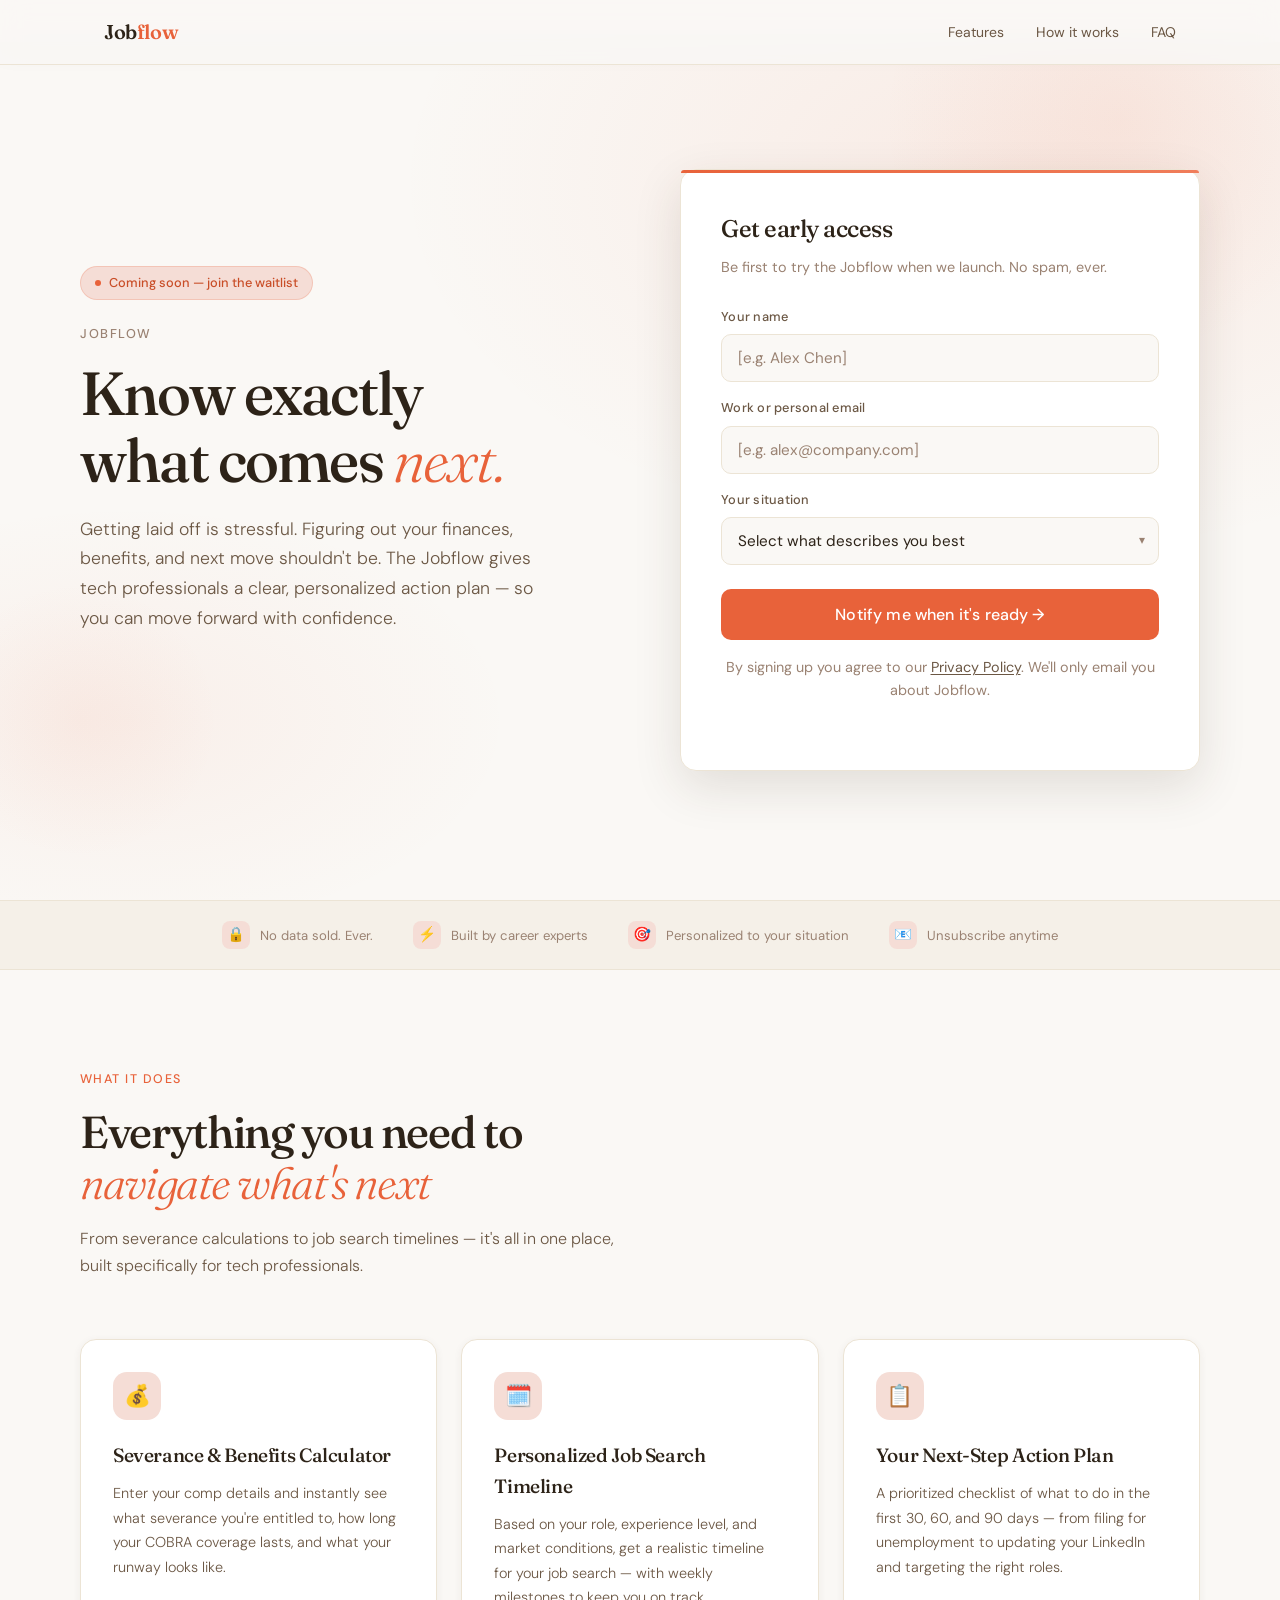
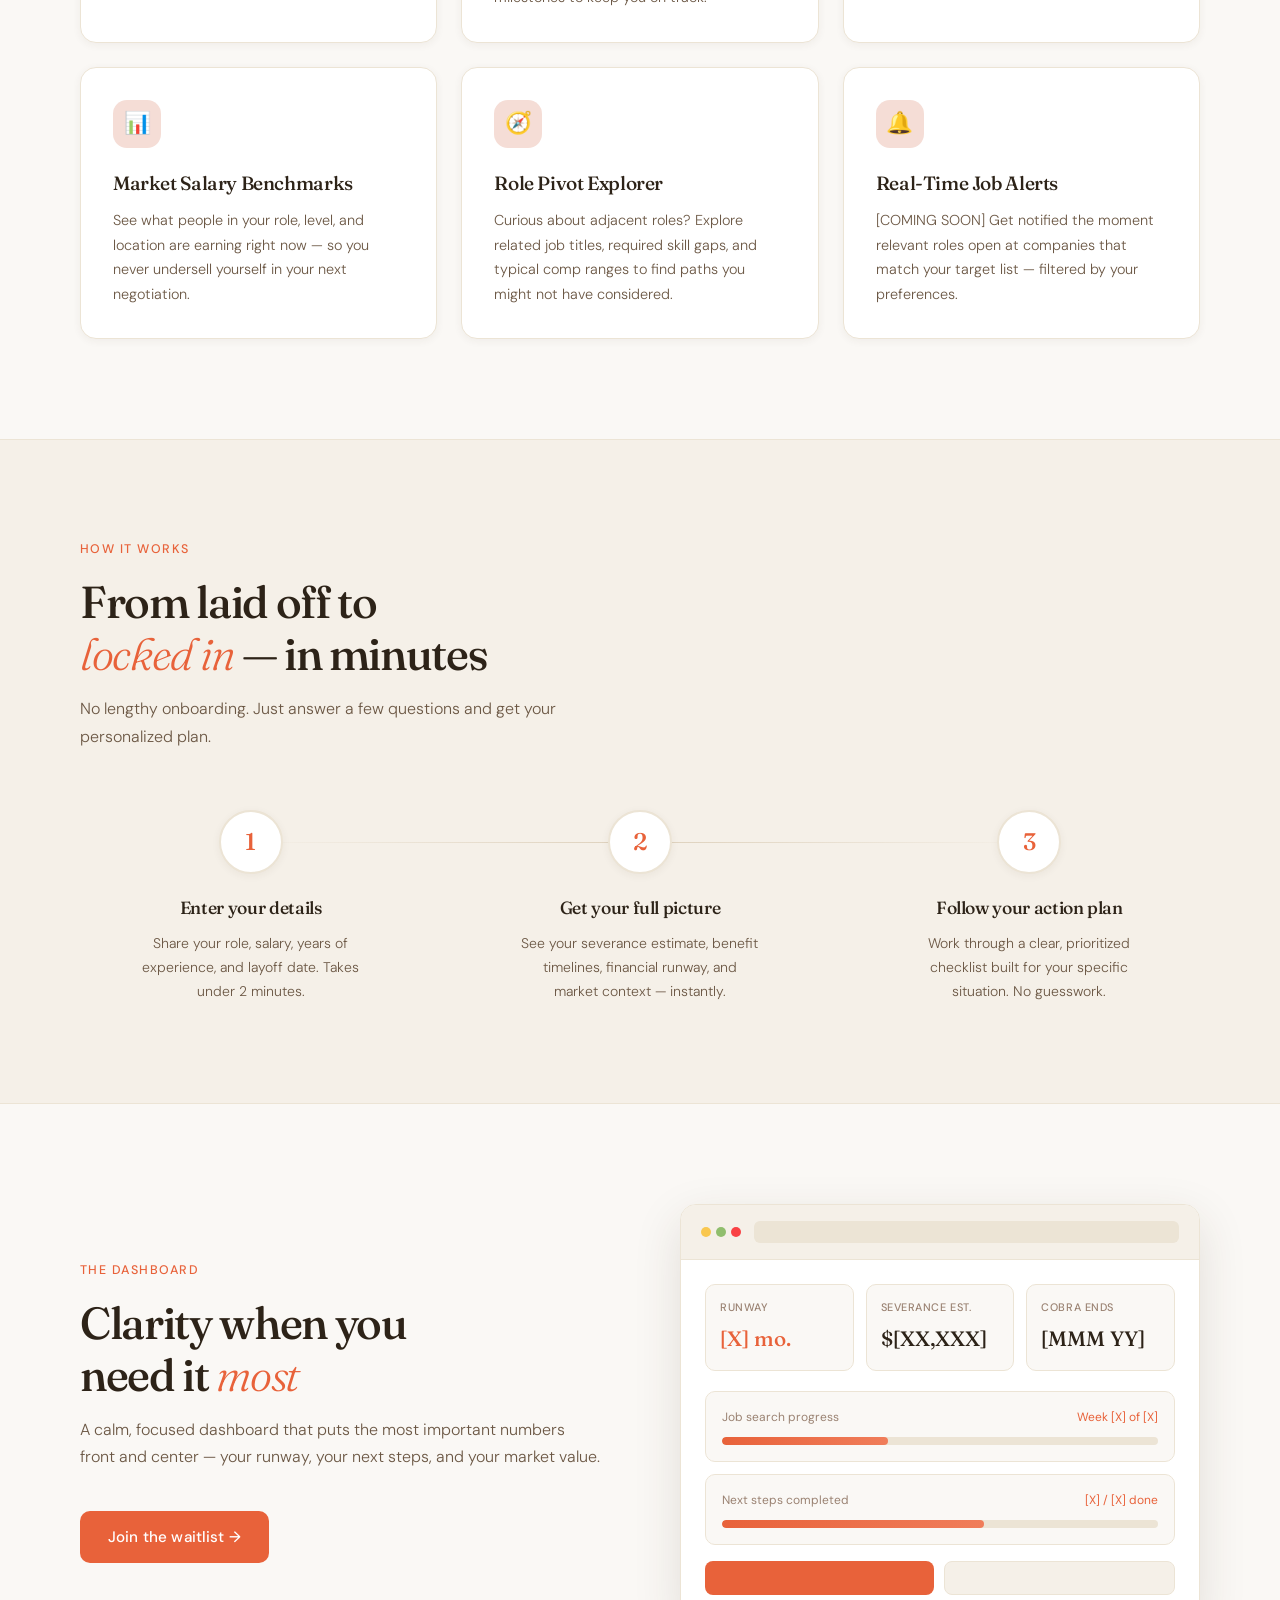
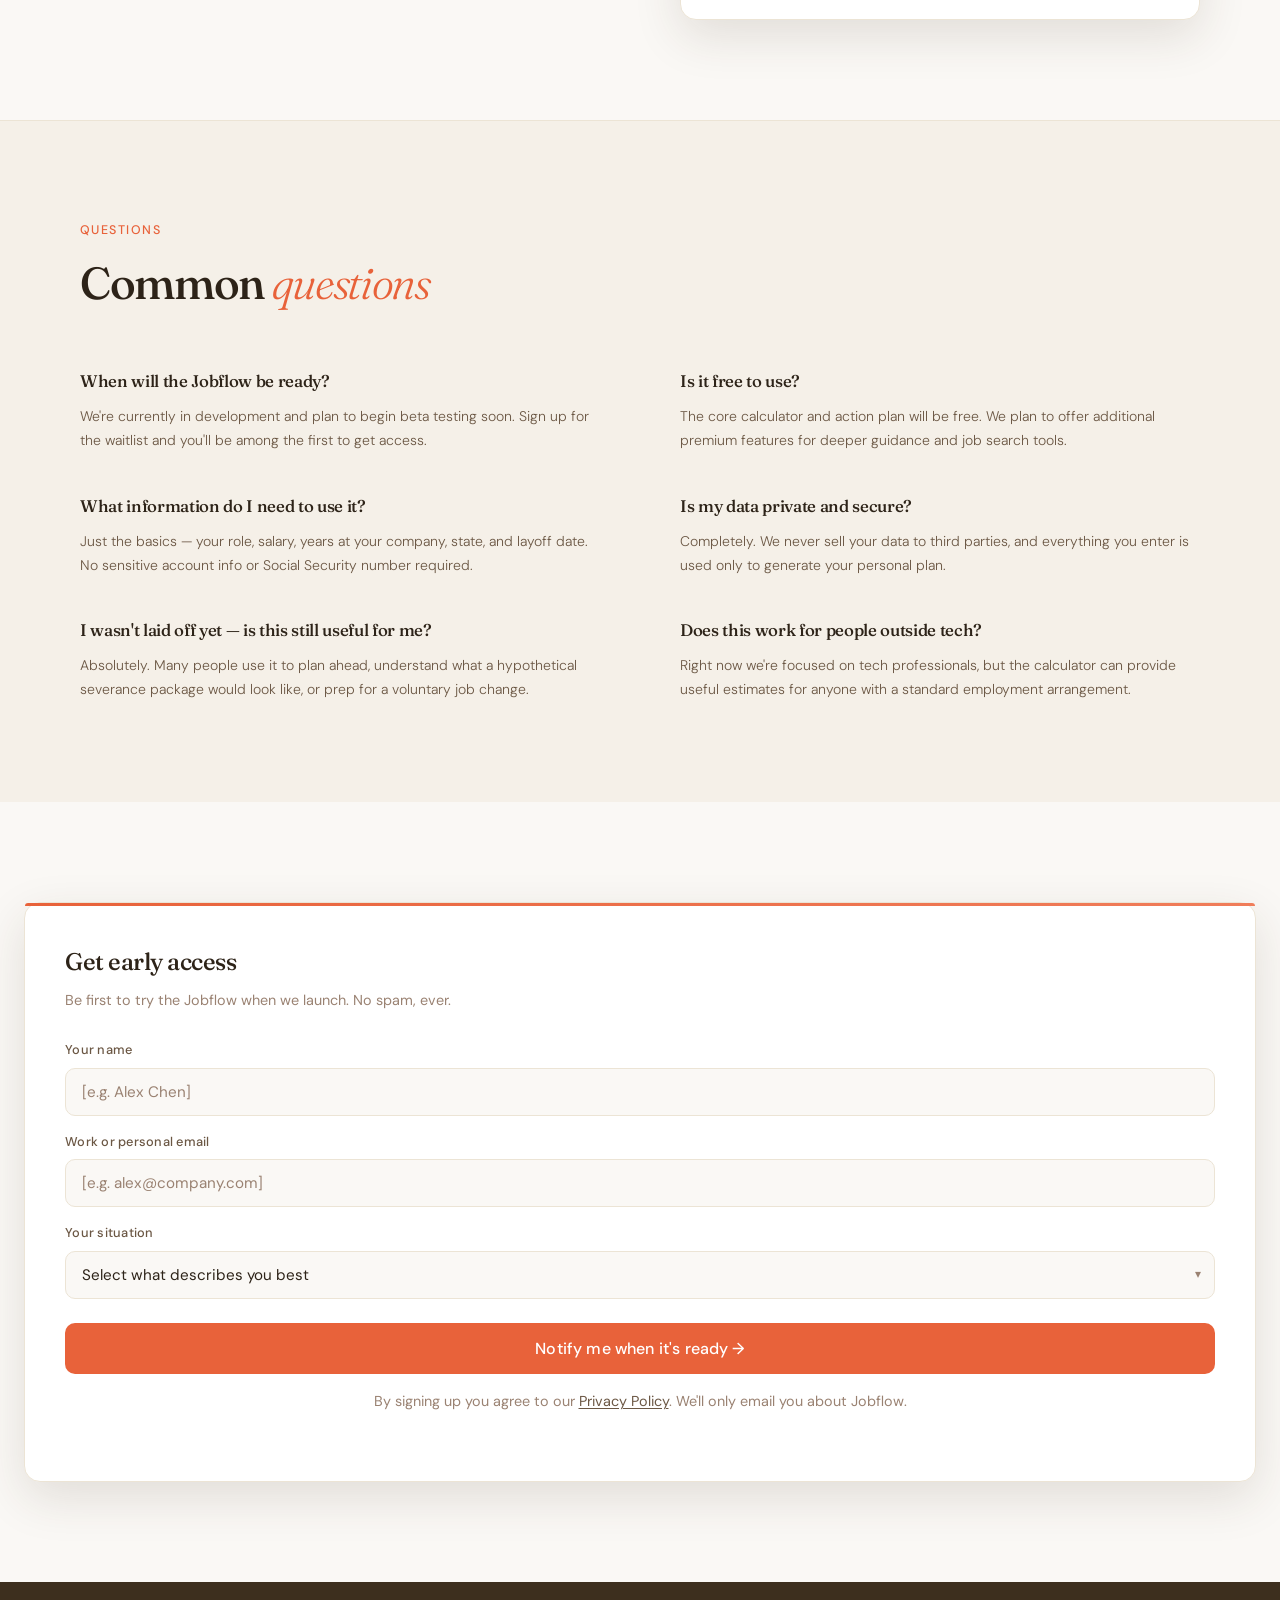
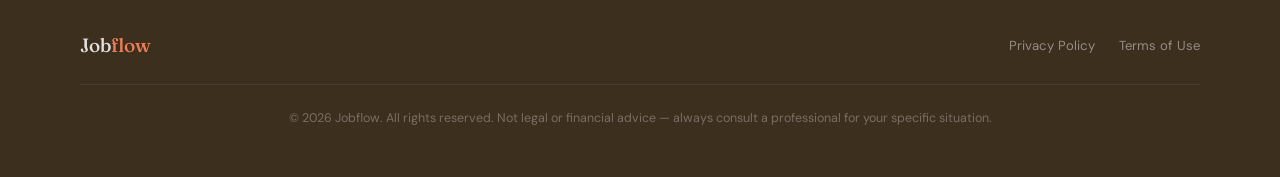
==== index.html @ 303298c8 "updated form across pages" ====
<!DOCTYPE html>
<html lang="en">
<head>
  <meta charset="UTF-8" />
  <meta name="viewport" content="width=device-width, initial-scale=1.0"/>
  <title>Jobflow — Jobflow</title>
  <link rel="preconnect" href="https://fonts.googleapis.com">
  <link rel="preconnect" href="https://fonts.gstatic.com" crossorigin>
  <link href="https://fonts.googleapis.com/css2?family=Fraunces:ital,opsz,wght@0,9..144,300;0,9..144,500;0,9..144,600;1,9..144,300&family=DM+Sans:ital,opsz,wght@0,9..40,300;0,9..40,400;0,9..40,500;1,9..40,300&display=swap" rel="stylesheet">
  <link rel="stylesheet" href="style.css">
</head>
</head>
<body>

  <!-- ─── NAVIGATION ──────────────────────── -->
  <nav id="nav" role="navigation" aria-label="Main navigation">
    <div class="nav-inner">
      <a href="#" class="nav-logo" aria-label="Jobflow home">Job<span>flow</span></a>

      <ul class="nav-links" role="list">
        <li><a href="#features">Features</a></li>
        <li><a href="#how-it-works">How it works</a></li>
        <li><a href="FAQ.html">FAQ</a></li>
      </ul>

      <button class="nav-hamburger" id="hamburger" aria-label="Toggle menu" aria-expanded="false" aria-controls="mobile-menu">
        <span></span><span></span><span></span>
      </button>
    </div>
  </nav>

  <!-- Mobile Menu -->
  <div class="mobile-menu" id="mobile-menu" role="dialog" aria-label="Mobile navigation">
    <ul>
      <li><a href="#features" class="mobile-link">Features</a></li>
      <li><a href="#how-it-works" class="mobile-link">How it works</a></li>
      <li><a href="#faq" class="mobile-link">FAQ</a></li>
    </ul>
  </div>

  <!-- ─── HERO ─────────────────────────────── -->
  <section class="hero" aria-labelledby="hero-heading">
    <div class="hero-bg" aria-hidden="true"></div>
    <div class="hero-shape hero-shape-1" aria-hidden="true"></div>
    <div class="hero-shape hero-shape-2" aria-hidden="true"></div>

    <div class="hero-inner">
      <div class="hero-content">
        <div class="hero-badge" role="status" aria-label="Product status">Coming soon — join the waitlist</div>
        <p class="hero-eyebrow">Jobflow</p>
        <h1 id="hero-heading">Know exactly<br>what comes <em>next.</em></h1>
        <p class="hero-tagline">
          Getting laid off is stressful. Figuring out your finances, benefits, and next move shouldn't be. The Jobflow gives tech professionals a clear, personalized action plan — so you can move forward with confidence.
        </p>
        
      </div>

      <div id="signup">
        <div class="signup-card" role="region" aria-labelledby="form-heading">
          <div class="signup-form-content">
            <h2 id="form-heading">Get early access</h2>
            <p>Be first to try the Jobflow when we launch. No spam, ever.</p>

            <form id="hero-form" action="https://formspree.io/f/xeelrwnk" method="POST">
              <div class="form-group">
                <label for="hero-name">Your name</label>
                <input type="text" id="hero-name" name="name" placeholder="[e.g. Alex Chen]" autocomplete="name" required />
              </div>
              <div class="form-group">
                <label for="hero-email">Work or personal email</label>
                <input type="email" id="hero-email" name="email" placeholder="[e.g. alex@company.com]" autocomplete="email" required />
              </div>
              <div class="form-group">
                <label for="hero-role">Your situation</label>
                <div class="select-wrapper">
                  <select id="hero-role" name="role">
                    <option value="">Select what describes you best</option>
                    <option value="laid-off">I was recently laid off</option>
                    <option value="at-risk">I'm worried about my job security</option>
                    <option value="exploring">I want to switch jobs</option>
                    <option value="planning">I'm planning ahead</option>
                  </select>
                </div>
              </div>
              <button type="submit" class="btn-primary">Notify me when it's ready →</button>
              <p class="form-disclaimer">By signing up you agree to our <a href="#" tabindex="0">Privacy Policy</a>. We'll only email you about Jobflow.</p>
            </form>
          </div>
          <div class="success-msg" id="success-msg" role="alert" aria-live="polite">
            <div class="success-icon" aria-hidden="true">🎉</div>
            <h3>You're on the list!</h3>
            <p>We'll email you at <strong id="confirmed-email"></strong> as soon as Jobflow is ready to try.</p>
          </div>
        </div>
      </div>
    </div>
  </section>

  <!-- ─── TRUST BAR ─────────────────────────── -->
  <div class="trust-bar" role="region" aria-label="Trust indicators">
    <div class="trust-bar-inner">
      <div class="trust-item">
        <div class="icon" aria-hidden="true">🔒</div>
        <span>No data sold. Ever.</span>
      </div>
      <div class="trust-item">
        <div class="icon" aria-hidden="true">⚡</div>
        <span>Built by career experts</span>
      </div>
      <div class="trust-item">
        <div class="icon" aria-hidden="true">🎯</div>
        <span>Personalized to your situation</span>
      </div>
      <div class="trust-item">
        <div class="icon" aria-hidden="true">📧</div>
        <span>Unsubscribe anytime</span>
      </div>
    </div>
  </div>

  <!-- ─── FEATURES ──────────────────────────── -->
  <section class="section" id="features" aria-labelledby="features-heading">
    <div class="section-inner">
      <p class="section-label reveal">What it does</p>
      <h2 class="section-title reveal reveal-delay-1" id="features-heading">Everything you need to<br><em>navigate what's next</em></h2>
      <p class="section-subtitle reveal reveal-delay-2">From severance calculations to job search timelines — it's all in one place, built specifically for tech professionals.</p>

      <div class="features-grid">
        <div class="feature-card reveal">
          <div class="feature-icon" aria-hidden="true">💰</div>
          <h3 class="feature-title">Severance & Benefits Calculator</h3>
          <p class="feature-desc">Enter your comp details and instantly see what severance you're entitled to, how long your COBRA coverage lasts, and what your runway looks like.</p>
        </div>
        <div class="feature-card reveal reveal-delay-1">
          <div class="feature-icon" aria-hidden="true">🗓️</div>
          <h3 class="feature-title">Personalized Job Search Timeline</h3>
          <p class="feature-desc">Based on your role, experience level, and market conditions, get a realistic timeline for your job search — with weekly milestones to keep you on track.</p>
        </div>
        <div class="feature-card reveal reveal-delay-2">
          <div class="feature-icon" aria-hidden="true">📋</div>
          <h3 class="feature-title">Your Next-Step Action Plan</h3>
          <p class="feature-desc">A prioritized checklist of what to do in the first 30, 60, and 90 days — from filing for unemployment to updating your LinkedIn and targeting the right roles.</p>
        </div>
        <div class="feature-card reveal">
          <div class="feature-icon" aria-hidden="true">📊</div>
          <h3 class="feature-title">Market Salary Benchmarks</h3>
          <p class="feature-desc">See what people in your role, level, and location are earning right now — so you never undersell yourself in your next negotiation.</p>
        </div>
        <div class="feature-card reveal reveal-delay-1">
          <div class="feature-icon" aria-hidden="true">🧭</div>
          <h3 class="feature-title">Role Pivot Explorer</h3>
          <p class="feature-desc">Curious about adjacent roles? Explore related job titles, required skill gaps, and typical comp ranges to find paths you might not have considered.</p>
        </div>
        <div class="feature-card reveal reveal-delay-2">
          <div class="feature-icon" aria-hidden="true">🔔</div>
          <h3 class="feature-title">Real-Time Job Alerts</h3>
          <p class="feature-desc">[COMING SOON] Get notified the moment relevant roles open at companies that match your target list — filtered by your preferences.</p>
        </div>
      </div>
    </div>
  </section>

  <!-- ─── HOW IT WORKS ──────────────────────── -->
  <section class="section how-it-works" id="how-it-works" aria-labelledby="hiw-heading">
    <div class="section-inner">
      <p class="section-label reveal">How it works</p>
      <h2 class="section-title reveal reveal-delay-1" id="hiw-heading">From laid off to<br><em>locked in</em> — in minutes</h2>
      <p class="section-subtitle reveal reveal-delay-2">No lengthy onboarding. Just answer a few questions and get your personalized plan.</p>

      <div class="steps-row">
        <div class="step reveal">
          <div class="step-num" aria-label="Step 1">1</div>
          <h3 class="step-title">Enter your details</h3>
          <p class="step-desc">Share your role, salary, years of experience, and layoff date. Takes under 2 minutes.</p>
        </div>
        <div class="step reveal reveal-delay-1">
          <div class="step-num" aria-label="Step 2">2</div>
          <h3 class="step-title">Get your full picture</h3>
          <p class="step-desc">See your severance estimate, benefit timelines, financial runway, and market context — instantly.</p>
        </div>
        <div class="step reveal reveal-delay-2">
          <div class="step-num" aria-label="Step 3">3</div>
          <h3 class="step-title">Follow your action plan</h3>
          <p class="step-desc">Work through a clear, prioritized checklist built for your specific situation. No guesswork.</p>
        </div>
      </div>
    </div>
  </section>

  <!-- ─── DASHBOARD PREVIEW ──────────────────── -->
  <section class="preview-section" aria-labelledby="preview-heading">
    <div class="preview-inner">
      <div>
        <p class="section-label reveal">The dashboard</p>
        <h2 class="section-title reveal reveal-delay-1" id="preview-heading">Clarity when you<br>need it <em>most</em></h2>
        <p class="section-subtitle reveal reveal-delay-2" style="margin-bottom: 32px;">A calm, focused dashboard that puts the most important numbers front and center — your runway, your next steps, and your market value.</p>
        <div class="reveal reveal-delay-3">
          <a href="#signup" class="btn-primary" style="display:inline-block; width:auto; padding: 14px 28px; text-decoration:none; border-radius: 10px; font-size:0.95rem;">Join the waitlist →</a>
        </div>
      </div>

      <!-- Illustrative UI Preview -->
      <div class="preview-ui reveal" aria-label="Jobflow dashboard preview" role="img">
        <div class="preview-header" aria-hidden="true">
          <div class="preview-dots">
            <span></span><span></span><span></span>
          </div>
          <div class="preview-title-bar"></div>
        </div>
        <div class="preview-body" aria-hidden="true">
          <div class="preview-metric-row">
            <div class="preview-metric">
              <div class="pm-label">Runway</div>
              <div class="pm-val coral">[X] mo.</div>
            </div>
            <div class="preview-metric">
              <div class="pm-label">Severance est.</div>
              <div class="pm-val">$[XX,XXX]</div>
            </div>
            <div class="preview-metric">
              <div class="pm-label">COBRA ends</div>
              <div class="pm-val">[MMM YY]</div>
            </div>
          </div>
          <div class="preview-bar">
            <div class="preview-bar-label">
              <span>Job search progress</span>
              <span style="color:var(--coral)">Week [X] of [X]</span>
            </div>
            <div class="preview-bar-track">
              <div class="preview-bar-fill" style="width:38%"></div>
            </div>
          </div>
          <div class="preview-bar">
            <div class="preview-bar-label">
              <span>Next steps completed</span>
              <span style="color:var(--coral)">[X] / [X] done</span>
            </div>
            <div class="preview-bar-track">
              <div class="preview-bar-fill" style="width:60%"></div>
            </div>
          </div>
          <div class="preview-actions">
            <div class="preview-btn" style="height:34px; border-radius:8px;"></div>
            <div class="preview-btn ghost" style="height:34px; border-radius:8px;"></div>
          </div>
        </div>
      </div>
    </div>
  </section>

  <!-- ─── TESTIMONIALS ──────────────────────── -->
  <!-- <section class="testimonials" aria-labelledby="testimonials-heading">
    <div class="section-inner">
      <p class="section-label reveal">Early feedback</p>
      <h2 class="section-title reveal reveal-delay-1" id="testimonials-heading">What people are <em>saying</em></h2>

      <div class="testimonials-grid">
        <div class="testimonial-card reveal">
          <div class="tc-stars" aria-label="5 out of 5 stars">★★★★★</div>
         
          <div class="tc-author">
            <div class="tc-avatar" aria-hidden="true">[XX]</div>
            <div>
              <div class="tc-name">[Full Name]</div>
              <div class="tc-role">[Job Title] · [Company Type or City]</div>
            </div>
          </div>
        </div>
        <div class="testimonial-card reveal reveal-delay-1">
          <div class="tc-stars" aria-label="5 out of 5 stars">★★★★★</div>
          <div class="tc-author">
            <div class="tc-avatar" aria-hidden="true">[XX]</div>
            <div>
              <div class="tc-name">[Full Name]</div>
              <div class="tc-role">[Job Title] · [Company Type or City]</div>
            </div>
          </div>
        </div>
        <div class="testimonial-card reveal reveal-delay-2">
          <div class="tc-stars" aria-label="5 out of 5 stars">★★★★★</div>
          
          <div class="tc-author">
            <div class="tc-avatar" aria-hidden="true">[XX]</div>
            <div>
              <div class="tc-name">[Full Name]</div>
              <div class="tc-role">[Job Title] · [Company Type or City]</div>
            </div>
          </div>
        </div>
      </div>
    </div>
  </section> -->

  <!-- ─── FAQ ───────────────────────────────── -->
  <section class="section faq-section" id="faq" aria-labelledby="faq-heading">
    <div class="section-inner">
      <p class="section-label reveal">Questions</p>
      <h2 class="section-title reveal reveal-delay-1" id="faq-heading">Common <em>questions</em></h2>

      <div class="faq-grid">
        <div class="faq-item reveal">
          <h3 class="faq-q">When will the Jobflow be ready?</h3>
          <p class="faq-a">We're currently in development and plan to begin beta testing soon. Sign up for the waitlist and you'll be among the first to get access.</p>
        </div>
        <div class="faq-item reveal reveal-delay-1">
          <h3 class="faq-q">Is it free to use?</h3>
          <p class="faq-a">The core calculator and action plan will be free. We plan to offer additional premium features for deeper guidance and job search tools.</p>
        </div>
        <div class="faq-item reveal">
          <h3 class="faq-q">What information do I need to use it?</h3>
          <p class="faq-a">Just the basics — your role, salary, years at your company, state, and layoff date. No sensitive account info or Social Security number required.</p>
        </div>
        <div class="faq-item reveal reveal-delay-1">
          <h3 class="faq-q">Is my data private and secure?</h3>
          <p class="faq-a">Completely. We never sell your data to third parties, and everything you enter is used only to generate your personal plan.</p>
        </div>
        <div class="faq-item reveal">
          <h3 class="faq-q">I wasn't laid off yet — is this still useful for me?</h3>
          <p class="faq-a">Absolutely. Many people use it to plan ahead, understand what a hypothetical severance package would look like, or prep for a voluntary job change.</p>
        </div>
        <div class="faq-item reveal reveal-delay-1">
          <h3 class="faq-q">Does this work for people outside tech?</h3>
          <p class="faq-a">Right now we're focused on tech professionals, but the calculator can provide useful estimates for anyone with a standard employment arrangement.</p>
        </div>
      </div>
    </div>
  </section>

  <!-- ─── FINAL CTA ──────────────────────────── -->
  <section class="final-cta" aria-labelledby="cta-heading">
    <div id="signup">
        <div class="signup-card" role="region" aria-labelledby="form-heading">
          <div class="signup-form-content">
            <h2 id="form-heading">Get early access</h2>
            <p>Be first to try the Jobflow when we launch. No spam, ever.</p>

            <form id="hero-form" action="https://formspree.io/f/xeelrwnk" method="POST">
              <div class="form-group">
                <label for="hero-name">Your name</label>
                <input type="text" id="hero-name" name="name" placeholder="[e.g. Alex Chen]" autocomplete="name" required />
              </div>
              <div class="form-group">
                <label for="hero-email">Work or personal email</label>
                <input type="email" id="hero-email" name="email" placeholder="[e.g. alex@company.com]" autocomplete="email" required />
              </div>
              <div class="form-group">
                <label for="hero-role">Your situation</label>
                <div class="select-wrapper">
                  <select id="hero-role" name="role">
                    <option value="">Select what describes you best</option>
                    <option value="laid-off">I was recently laid off</option>
                    <option value="at-risk">I'm worried about my job security</option>
                    <option value="exploring">I want to switch jobs</option>
                    <option value="planning">I'm planning ahead</option>
                  </select>
                </div>
              </div>
              <button type="submit" class="btn-primary">Notify me when it's ready →</button>
              <p class="form-disclaimer">By signing up you agree to our <a href="#" tabindex="0">Privacy Policy</a>. We'll only email you about Jobflow.</p>
            </form>
          </div>
          <div class="success-msg" id="success-msg" role="alert" aria-live="polite">
            <div class="success-icon" aria-hidden="true">🎉</div>
            <h3>You're on the list!</h3>
            <p>We'll email you at <strong id="confirmed-email"></strong> as soon as Jobflow is ready to try.</p>
          </div>
        </div>
      </div>
  </section>

  <!-- ─── FOOTER ─────────────────────────────── -->
  <footer role="contentinfo">
    <div class="footer-inner">
      <div class="footer-logo">Job<span>flow</span></div>
      <ul class="footer-links" role="list">
        <li><a href="#" tabindex="0">Privacy Policy</a></li>
        <li><a href="#" tabindex="0">Terms of Use</a></li>
      </ul>
    </div>
    <div class="footer-inner">
      <p class="footer-copy">© 2026 Jobflow. All rights reserved. Not legal or financial advice — always consult a professional for your specific situation.</p>
    </div>
  </footer>

  <script>
    // ─── NAV: scroll shadow
    const nav = document.getElementById('nav');
    window.addEventListener('scroll', () => {
      nav.classList.toggle('scrolled', window.scrollY > 12);
    }, { passive: true });

    // ─── HAMBURGER MENU
    const hamburger = document.getElementById('hamburger');
    const mobileMenu = document.getElementById('mobile-menu');
    hamburger.addEventListener('click', () => {
      const open = mobileMenu.classList.toggle('open');
      hamburger.setAttribute('aria-expanded', open);
      document.body.style.overflow = open ? 'hidden' : '';
    });

    document.querySelectorAll('.mobile-link').forEach(link => {
      link.addEventListener('click', () => {
        mobileMenu.classList.remove('open');
        hamburger.setAttribute('aria-expanded', 'false');
        document.body.style.overflow = '';
      });
    });

    // ─── SCROLL REVEAL
    const revealObserver = new IntersectionObserver((entries) => {
      entries.forEach(entry => {
        if (entry.isIntersecting) {
          entry.target.classList.add('visible');
          revealObserver.unobserve(entry.target);
        }
      });
    }, { threshold: 0.12, rootMargin: '0px 0px -40px 0px' });

    document.querySelectorAll('.reveal').forEach(el => revealObserver.observe(el));

    // ─── FORM HANDLERS
    function handleFormSubmit(form, emailInput) {
      form.addEventListener('submit', (e) => {
        e.preventDefault();
        const email = emailInput.value.trim();
        if (!email || !email.includes('@')) {
          emailInput.focus();
          emailInput.style.borderColor = 'var(--coral)';
          return;
        }

        if (form.id === 'hero-form') {
          document.querySelector('.signup-form-content').style.display = 'none';
          const successMsg = document.getElementById('success-msg');
          document.getElementById('confirmed-email').textContent = email;
          successMsg.style.display = 'block';
        } else {
          const btn = form.querySelector('button');
          btn.textContent = '✓ You\'re on the list!';
          btn.style.background = '#5a9e5a';
          btn.disabled = true;
          emailInput.disabled = true;
          emailInput.value = email;
        }
      });

      emailInput.addEventListener('input', () => {
        emailInput.style.borderColor = '';
      });
    }

    handleFormSubmit(
      document.getElementById('hero-form'),
      document.getElementById('hero-email')
    );
    handleFormSubmit(
      document.getElementById('footer-form'),
      document.getElementById('footer-email')
    );

    // ─── ANIMATE BAR FILLS ON SCROLL
    const barFills = document.querySelectorAll('.preview-bar-fill');
    const barObserver = new IntersectionObserver((entries) => {
      entries.forEach(entry => {
        if (entry.isIntersecting) {
          entry.target.style.width = entry.target.style.width; // trigger repaint
        }
      });
    }, { threshold: 0.5 });
    barFills.forEach(el => {
      const target = el.style.width;
      el.style.width = '0%';
      barObserver.observe(el);
      setTimeout(() => { el.style.width = target; }, 400);
    });

    // ─── KEYBOARD: close menu on Escape
    document.addEventListener('keydown', (e) => {
      if (e.key === 'Escape' && mobileMenu.classList.contains('open')) {
        mobileMenu.classList.remove('open');
        hamburger.setAttribute('aria-expanded', 'false');
        document.body.style.overflow = '';
        hamburger.focus();
      }
    });
  </script>
</body>
</html>
---- style.css ----
*, *::before, *::after { box-sizing: border-box; margin: 0; padding: 0; }

    :root {
      --beige-50: #faf8f5;
      --beige-100: #f5f0e8;
      --beige-200: #ece4d5;
      --beige-300: #ddd0bb;
      --warm-800: #3d2f1e;
      --warm-700: #5a4232;
      --warm-600: #7a5c44;
      --coral: #e8623a;
      --coral-light: #f07d5a;
      --coral-dark: #c94e28;
      --coral-muted: #f5ddd6;
      --text-primary: #2d2318;
      --text-secondary: #6b5744;
      --text-muted: #9a8272;
      --card-bg: #ffffff;
      --shadow-sm: 0 2px 8px rgba(61,47,30,0.06);
      --shadow-md: 0 6px 24px rgba(61,47,30,0.10);
      --shadow-lg: 0 16px 48px rgba(61,47,30,0.13);
      --radius: 16px;
      --radius-sm: 10px;
      --transition: 0.3s cubic-bezier(0.4,0,0.2,1);
    }

    html { scroll-behavior: smooth; }

    body {
      font-family: 'DM Sans', sans-serif;
      background: var(--beige-50);
      color: var(--text-primary);
      line-height: 1.6;
      overflow-x: hidden;
    }

    /* ─── NAV ──────────────────────────────── */
    nav {
      position: fixed;
      top: 0; left: 0; right: 0;
      z-index: 100;
      background: rgba(250,248,245,0.88);
      backdrop-filter: blur(14px);
      -webkit-backdrop-filter: blur(14px);
      border-bottom: 1px solid var(--beige-200);
      transition: box-shadow var(--transition);
    }
    nav.scrolled { box-shadow: var(--shadow-sm); }

    .nav-inner {
      max-width: 1120px;
      margin: 0 auto;
      padding: 0 24px;
      height: 64px;
      display: flex;
      align-items: center;
      justify-content: space-between;
    }

    .nav-logo {
      font-family: 'Fraunces', serif;
      font-weight: 600;
      font-size: 1.25rem;
      color: var(--text-primary);
      text-decoration: none;
      letter-spacing: -0.02em;
    }
    .nav-logo span {
      color: var(--coral);
    }

    .nav-links {
      display: flex;
      align-items: center;
      gap: 32px;
      list-style: none;
    }
    .nav-links a {
      font-size: 0.875rem;
      font-weight: 400;
      color: var(--text-secondary);
      text-decoration: none;
      transition: color var(--transition);
    }
    .nav-links a:hover { color: var(--text-primary); }

    .nav-cta {
      background: var(--coral);
      color: #fff !important;
      padding: 9px 20px;
      border-radius: 50px;
      font-weight: 500 !important;
      font-size: 0.875rem;
      transition: background var(--transition), transform var(--transition), box-shadow var(--transition) !important;
    }
    .nav-cta:hover {
      background: var(--coral-dark) !important;
      transform: translateY(-1px);
      box-shadow: 0 4px 12px rgba(232,98,58,0.35) !important;
      color: #fff !important;
    }

    .nav-hamburger {
      display: none;
      flex-direction: column;
      gap: 5px;
      cursor: pointer;
      padding: 8px;
      border: none;
      background: none;
    }
    .nav-hamburger span {
      display: block;
      width: 22px;
      height: 2px;
      background: var(--text-primary);
      border-radius: 2px;
      transition: all var(--transition);
    }

    /* ─── HERO ─────────────────────────────── */
    .hero {
      min-height: 100vh;
      padding: 120px 24px 80px;
      display: flex;
      align-items: center;
      position: relative;
      overflow: hidden;
    }

    .hero-bg {
      position: absolute;
      inset: 0;
      background:
        radial-gradient(ellipse 70% 60% at 80% 20%, rgba(232,98,58,0.09) 0%, transparent 70%),
        radial-gradient(ellipse 50% 40% at 10% 80%, rgba(232,98,58,0.06) 0%, transparent 60%),
        var(--beige-50);
      z-index: 0;
    }

    /* Decorative floating shapes */
    .hero-shape {
      position: absolute;
      border-radius: 50%;
      z-index: 0;
      pointer-events: none;
    }
    .hero-shape-1 {
      width: 480px; height: 480px;
      top: -120px; right: -80px;
      background: radial-gradient(circle, rgba(232,98,58,0.07), transparent 70%);
      animation: floatSlow 8s ease-in-out infinite;
    }
    .hero-shape-2 {
      width: 280px; height: 280px;
      bottom: 40px; left: -60px;
      background: radial-gradient(circle, rgba(232,98,58,0.05), transparent 70%);
      animation: floatSlow 10s ease-in-out infinite reverse;
    }

    @keyframes floatSlow {
      0%, 100% { transform: translateY(0px) scale(1); }
      50% { transform: translateY(-20px) scale(1.03); }
    }

    .hero-inner {
      max-width: 1120px;
      margin: 0 auto;
      width: 100%;
      display: grid;
      grid-template-columns: 1fr 1fr;
      gap: 80px;
      align-items: center;
      position: relative;
      z-index: 1;
    }

    .hero-badge {
      display: inline-flex;
      align-items: center;
      gap: 8px;
      background: var(--coral-muted);
      border: 1px solid rgba(232,98,58,0.2);
      color: var(--coral-dark);
      font-size: 0.8rem;
      font-weight: 500;
      padding: 6px 14px;
      border-radius: 50px;
      margin-bottom: 24px;
      opacity: 0;
      animation: fadeUp 0.6s 0.1s ease forwards;
    }
    .hero-badge::before {
      content: '';
      width: 6px; height: 6px;
      border-radius: 50%;
      background: var(--coral);
      animation: pulse 2s infinite;
    }
    @keyframes pulse {
      0%, 100% { opacity: 1; transform: scale(1); }
      50% { opacity: 0.5; transform: scale(1.3); }
    }

    .hero-eyebrow {
      font-family: 'DM Sans', sans-serif;
      font-size: 0.8rem;
      font-weight: 500;
      letter-spacing: 0.12em;
      text-transform: uppercase;
      color: var(--text-muted);
      margin-bottom: 16px;
      opacity: 0;
      animation: fadeUp 0.6s 0.2s ease forwards;
    }

    h1 {
      font-family: 'Fraunces', serif;
      font-size: clamp(2.4rem, 5vw, 3.8rem);
      font-weight: 500;
      line-height: 1.1;
      letter-spacing: -0.03em;
      color: var(--text-primary);
      margin-bottom: 20px;
      opacity: 0;
      animation: fadeUp 0.7s 0.3s ease forwards;
    }
    h1 em {
      font-style: italic;
      font-weight: 300;
      color: var(--coral);
    }

    .hero-tagline {
      font-size: 1.1rem;
      font-weight: 300;
      color: var(--text-secondary);
      line-height: 1.7;
      margin-bottom: 40px;
      max-width: 480px;
      opacity: 0;
      animation: fadeUp 0.7s 0.45s ease forwards;
    }

    /* ─── SIGNUP CARD ──────────────────────── */
    .signup-card {
      background: var(--card-bg);
      border-radius: var(--radius);
      padding: 40px;
      box-shadow: var(--shadow-lg);
      border: 1px solid var(--beige-200);
      position: relative;
      opacity: 0;
      animation: fadeUp 0.8s 0.5s ease forwards;
    }

    .signup-card::before {
      content: '';
      position: absolute;
      top: 0; left: 0; right: 0;
      height: 3px;
      background: linear-gradient(90deg, var(--coral), var(--coral-light));
      border-radius: var(--radius) var(--radius) 0 0;
    }

    .signup-card h2 {
      font-family: 'Fraunces', serif;
      font-size: 1.5rem;
      font-weight: 500;
      letter-spacing: -0.02em;
      color: var(--text-primary);
      margin-bottom: 8px;
    }

    .signup-card p {
      font-size: 0.9rem;
      color: var(--text-muted);
      margin-bottom: 28px;
      line-height: 1.6;
    }

    .form-group {
      margin-bottom: 16px;
    }

    .form-group label {
      display: block;
      font-size: 0.8rem;
      font-weight: 500;
      color: var(--text-secondary);
      margin-bottom: 7px;
      letter-spacing: 0.02em;
    }

    .form-group input,
    .form-group select {
      width: 100%;
      padding: 13px 16px;
      border: 1.5px solid var(--beige-200);
      border-radius: var(--radius-sm);
      background: var(--beige-50);
      color: var(--text-primary);
      font-family: 'DM Sans', sans-serif;
      font-size: 0.95rem;
      outline: none;
      transition: border-color var(--transition), box-shadow var(--transition), background var(--transition);
      appearance: none;
      -webkit-appearance: none;
    }

    .form-group input::placeholder { color: var(--text-muted); }
    .form-group input:focus,
    .form-group select:focus {
      border-color: var(--coral);
      background: #fff;
      box-shadow: 0 0 0 3px rgba(232,98,58,0.12);
    }

    .select-wrapper {
      position: relative;
    }
    .select-wrapper::after {
      content: '▾';
      position: absolute;
      right: 14px;
      top: 50%;
      transform: translateY(-50%);
      color: var(--text-muted);
      pointer-events: none;
      font-size: 0.75rem;
    }

    .btn-primary {
      width: 100%;
      padding: 15px 24px;
      background: var(--coral);
      color: #fff;
      border: none;
      border-radius: var(--radius-sm);
      font-family: 'DM Sans', sans-serif;
      font-size: 1rem;
      font-weight: 500;
      cursor: pointer;
      transition: background var(--transition), transform var(--transition), box-shadow var(--transition);
      margin-top: 8px;
      letter-spacing: 0.01em;
    }
    .btn-primary:hover {
      background: var(--coral-dark);
      transform: translateY(-2px);
      box-shadow: 0 6px 20px rgba(232,98,58,0.4);
    }
    .btn-primary:active { transform: translateY(0); }
    .btn-primary:focus-visible {
      outline: 3px solid rgba(232,98,58,0.5);
      outline-offset: 2px;
    }

    .form-disclaimer {
      font-size: 0.75rem;
      color: var(--text-muted);
      text-align: center;
      margin-top: 16px;
    }
    .form-disclaimer a {
      color: var(--text-secondary);
      text-decoration: underline;
      text-underline-offset: 2px;
    }

    /* Success state */
    .success-msg {
      display: none;
      text-align: center;
      padding: 16px 0 8px;
    }
    .success-msg .success-icon {
      width: 52px; height: 52px;
      background: rgba(232,98,58,0.1);
      border-radius: 50%;
      display: flex;
      align-items: center;
      justify-content: center;
      margin: 0 auto 16px;
      font-size: 1.4rem;
    }
    .success-msg h3 {
      font-family: 'Fraunces', serif;
      font-size: 1.3rem;
      font-weight: 500;
      color: var(--text-primary);
      margin-bottom: 8px;
    }
    .success-msg p {
      font-size: 0.9rem;
      color: var(--text-muted);
      margin-bottom: 0;
    }

    /* ─── SOCIAL PROOF ─────────────────────── */
    .social-proof {
      margin-top: 40px;
      display: flex;
      align-items: center;
      gap: 16px;
      opacity: 0;
      animation: fadeUp 0.7s 0.65s ease forwards;
    }
    .sp-avatars {
      display: flex;
    }
    .sp-avatars span {
      width: 32px; height: 32px;
      border-radius: 50%;
      border: 2.5px solid var(--beige-50);
      background: var(--beige-200);
      display: flex;
      align-items: center;
      justify-content: center;
      font-size: 0.7rem;
      font-weight: 500;
      color: var(--text-secondary);
      margin-left: -8px;
    }
    .sp-avatars span:first-child { margin-left: 0; }

    .sp-text {
      font-size: 0.82rem;
      color: var(--text-muted);
      line-height: 1.4;
    }
    .sp-text strong {
      color: var(--text-secondary);
      font-weight: 500;
    }

    /* ─── TRUST BAR ────────────────────────── */
    .trust-bar {
      background: var(--beige-100);
      border-top: 1px solid var(--beige-200);
      border-bottom: 1px solid var(--beige-200);
      padding: 20px 24px;
    }
    .trust-bar-inner {
      max-width: 1120px;
      margin: 0 auto;
      display: flex;
      align-items: center;
      justify-content: center;
      gap: 40px;
      flex-wrap: wrap;
    }
    .trust-item {
      display: flex;
      align-items: center;
      gap: 10px;
      font-size: 0.82rem;
      color: var(--text-muted);
      font-weight: 400;
    }
    .trust-item .icon {
      width: 28px; height: 28px;
      background: var(--coral-muted);
      border-radius: 8px;
      display: flex;
      align-items: center;
      justify-content: center;
      font-size: 0.9rem;
    }

    /* ─── VALUE PROPS ──────────────────────── */
    .section {
      padding: 100px 24px;
    }
    .section-inner {
      max-width: 1120px;
      margin: 0 auto;
    }

    .section-label {
      font-size: 0.78rem;
      font-weight: 500;
      letter-spacing: 0.12em;
      text-transform: uppercase;
      color: var(--coral);
      margin-bottom: 16px;
    }

    .section-title {
      font-family: 'Fraunces', serif;
      font-size: clamp(1.9rem, 3.5vw, 2.8rem);
      font-weight: 500;
      letter-spacing: -0.03em;
      color: var(--text-primary);
      line-height: 1.15;
      margin-bottom: 16px;
    }
    .section-title em {
      font-style: italic;
      font-weight: 300;
      color: var(--coral);
    }

    .section-subtitle {
      font-size: 1rem;
      font-weight: 300;
      color: var(--text-secondary);
      max-width: 540px;
      line-height: 1.7;
    }

    .features-grid {
      display: grid;
      grid-template-columns: repeat(3, 1fr);
      gap: 24px;
      margin-top: 60px;
    }

    .feature-card {
      background: var(--card-bg);
      border-radius: var(--radius);
      padding: 32px;
      border: 1px solid var(--beige-200);
      box-shadow: var(--shadow-sm);
      transition: transform var(--transition), box-shadow var(--transition), border-color var(--transition);
    }
    .feature-card:hover {
      transform: translateY(-4px);
      box-shadow: var(--shadow-md);
      border-color: rgba(232,98,58,0.2);
    }

    .feature-icon {
      width: 48px; height: 48px;
      background: var(--coral-muted);
      border-radius: 14px;
      display: flex;
      align-items: center;
      justify-content: center;
      font-size: 1.35rem;
      margin-bottom: 20px;
    }

    .feature-title {
      font-family: 'Fraunces', serif;
      font-size: 1.2rem;
      font-weight: 500;
      color: var(--text-primary);
      margin-bottom: 10px;
      letter-spacing: -0.02em;
    }

    .feature-desc {
      font-size: 0.9rem;
      font-weight: 300;
      color: var(--text-secondary);
      line-height: 1.7;
    }

    /* ─── HOW IT WORKS ─────────────────────── */
    .how-it-works {
      background: var(--beige-100);
      border-top: 1px solid var(--beige-200);
      border-bottom: 1px solid var(--beige-200);
    }

    .steps-row {
      display: grid;
      grid-template-columns: repeat(3, 1fr);
      gap: 48px;
      margin-top: 60px;
      position: relative;
    }

    .steps-row::before {
      content: '';
      position: absolute;
      top: 32px; left: 15%; right: 15%;
      height: 1.5px;
      background: linear-gradient(90deg, transparent, var(--beige-300), transparent);
      pointer-events: none;
    }

    .step {
      text-align: center;
      position: relative;
    }

    .step-num {
      width: 64px; height: 64px;
      border-radius: 50%;
      background: var(--card-bg);
      border: 2px solid var(--beige-200);
      display: flex;
      align-items: center;
      justify-content: center;
      margin: 0 auto 20px;
      font-family: 'Fraunces', serif;
      font-size: 1.5rem;
      font-weight: 500;
      color: var(--coral);
      box-shadow: var(--shadow-sm);
      transition: border-color var(--transition), box-shadow var(--transition);
    }
    .step:hover .step-num {
      border-color: rgba(232,98,58,0.3);
      box-shadow: var(--shadow-md);
    }

    .step-title {
      font-family: 'Fraunces', serif;
      font-size: 1.1rem;
      font-weight: 500;
      color: var(--text-primary);
      margin-bottom: 10px;
      letter-spacing: -0.02em;
    }

    .step-desc {
      font-size: 0.875rem;
      font-weight: 300;
      color: var(--text-secondary);
      line-height: 1.7;
      max-width: 240px;
      margin: 0 auto;
    }

    /* ─── DASHBOARD PREVIEW ──────────────────── */
    .preview-section {
      padding: 100px 24px;
      overflow: hidden;
    }
    .preview-inner {
      max-width: 1120px;
      margin: 0 auto;
      display: grid;
      grid-template-columns: 1fr 1fr;
      gap: 80px;
      align-items: center;
    }

    .preview-ui {
      background: var(--card-bg);
      border-radius: var(--radius);
      box-shadow: var(--shadow-lg);
      border: 1px solid var(--beige-200);
      overflow: hidden;
      transform: perspective(1000px) rotateY(-4deg) rotateX(2deg);
      transition: transform 0.5s ease;
    }
    .preview-ui:hover {
      transform: perspective(1000px) rotateY(0deg) rotateX(0deg);
    }

    .preview-header {
      background: var(--beige-100);
      border-bottom: 1px solid var(--beige-200);
      padding: 14px 20px;
      display: flex;
      align-items: center;
      gap: 8px;
    }
    .preview-dots span {
      width: 10px; height: 10px;
      border-radius: 50%;
      background: var(--beige-300);
      display: inline-block;
      margin-right: 5px;
    }
    .preview-dots span:nth-child(1) { background: #f9c74f; }
    .preview-dots span:nth-child(2) { background: #90be6d; }
    .preview-dots span:nth-child(3) { background: #f94144; }
    .preview-title-bar {
      flex: 1;
      background: var(--beige-200);
      border-radius: 6px;
      height: 22px;
    }

    .preview-body {
      padding: 24px;
    }

    .preview-metric-row {
      display: grid;
      grid-template-columns: repeat(3, 1fr);
      gap: 12px;
      margin-bottom: 20px;
    }
    .preview-metric {
      background: var(--beige-50);
      border-radius: 10px;
      padding: 14px;
      border: 1px solid var(--beige-200);
    }
    .preview-metric .pm-label {
      font-size: 0.68rem;
      color: var(--text-muted);
      font-weight: 500;
      letter-spacing: 0.05em;
      text-transform: uppercase;
      margin-bottom: 6px;
    }
    .preview-metric .pm-val {
      font-family: 'Fraunces', serif;
      font-size: 1.3rem;
      font-weight: 500;
      color: var(--text-primary);
    }
    .preview-metric .pm-val.coral { color: var(--coral); }

    .preview-bar {
      background: var(--beige-50);
      border-radius: 10px;
      padding: 16px;
      border: 1px solid var(--beige-200);
      margin-bottom: 12px;
    }
    .preview-bar-label {
      font-size: 0.75rem;
      color: var(--text-muted);
      margin-bottom: 10px;
      display: flex;
      justify-content: space-between;
    }
    .preview-bar-track {
      height: 8px;
      background: var(--beige-200);
      border-radius: 4px;
      overflow: hidden;
    }
    .preview-bar-fill {
      height: 100%;
      background: linear-gradient(90deg, var(--coral), var(--coral-light));
      border-radius: 4px;
      transition: width 1s ease;
    }

    .preview-actions {
      display: flex;
      gap: 10px;
      margin-top: 16px;
    }
    .preview-btn {
      flex: 1;
      height: 36px;
      border-radius: 8px;
      background: var(--coral);
      display: flex;
      align-items: center;
      justify-content: center;
    }
    .preview-btn.ghost {
      background: var(--beige-100);
      border: 1px solid var(--beige-200);
    }

    /* ─── TESTIMONIALS ────────────────────── */
    .testimonials { padding: 100px 24px; }
    .testimonials-grid {
      display: grid;
      grid-template-columns: repeat(3, 1fr);
      gap: 24px;
      margin-top: 60px;
    }
    .testimonial-card {
      background: var(--card-bg);
      border-radius: var(--radius);
      padding: 32px;
      border: 1px solid var(--beige-200);
      box-shadow: var(--shadow-sm);
      transition: transform var(--transition), box-shadow var(--transition);
    }
    .testimonial-card:hover {
      transform: translateY(-3px);
      box-shadow: var(--shadow-md);
    }
    .tc-quote {
      font-family: 'Fraunces', serif;
      font-size: 1.1rem;
      font-weight: 300;
      font-style: italic;
      color: var(--text-primary);
      line-height: 1.65;
      margin-bottom: 24px;
    }
    .tc-author {
      display: flex;
      align-items: center;
      gap: 12px;
    }
    .tc-avatar {
      width: 40px; height: 40px;
      border-radius: 50%;
      background: var(--beige-200);
      display: flex;
      align-items: center;
      justify-content: center;
      font-weight: 500;
      font-size: 0.85rem;
      color: var(--text-secondary);
      flex-shrink: 0;
    }
    .tc-name {
      font-weight: 500;
      font-size: 0.875rem;
      color: var(--text-primary);
    }
    .tc-role {
      font-size: 0.78rem;
      color: var(--text-muted);
    }
    .tc-stars {
      color: var(--coral);
      font-size: 0.75rem;
      margin-bottom: 16px;
    }

    /* ─── FAQ ─────────────────────────────── */
    .faq-section {
      padding: 100px 24px;
      background: var(--beige-100);
      border-top: 1px solid var(--beige-200);
    }
    .faq-grid {
      display: grid;
      grid-template-columns: 1fr 1fr;
      gap: 40px 80px;
      margin-top: 60px;
    }
    .faq-item {}
    .faq-q {
      font-family: 'Fraunces', serif;
      font-size: 1.05rem;
      font-weight: 500;
      color: var(--text-primary);
      margin-bottom: 10px;
      letter-spacing: -0.02em;
    }
    .faq-a {
      font-size: 0.875rem;
      font-weight: 300;
      color: var(--text-secondary);
      line-height: 1.7;
    }

    /* ─── FINAL CTA ───────────────────────── */
    .final-cta {
      padding: 100px 24px;
    }
    .final-cta-card {
      max-width: 720px;
      margin: 0 auto;
      background: var(--card-bg);
      border-radius: 24px;
      padding: 64px 56px;
      text-align: center;
      box-shadow: var(--shadow-lg);
      border: 1px solid var(--beige-200);
      position: relative;
      overflow: hidden;
    }
    .final-cta-card::before {
      content: '';
      position: absolute;
      top: -80px; right: -80px;
      width: 280px; height: 280px;
      background: radial-gradient(circle, rgba(232,98,58,0.08), transparent 70%);
      border-radius: 50%;
    }
    .final-cta-card::after {
      content: '';
      position: absolute;
      bottom: -60px; left: -60px;
      width: 200px; height: 200px;
      background: radial-gradient(circle, rgba(232,98,58,0.06), transparent 70%);
      border-radius: 50%;
    }
    .final-cta-card .section-title { margin-bottom: 16px; }
    .final-cta-card .section-subtitle {
      margin: 0 auto 40px;
      text-align: center;
    }

    .final-form {
      display: flex;
      gap: 12px;
      max-width: 420px;
      margin: 0 auto;
      position: relative;
      z-index: 1;
    }
    .final-form input {
      flex: 1;
      padding: 14px 18px;
      border: 1.5px solid var(--beige-200);
      border-radius: var(--radius-sm);
      background: var(--beige-50);
      color: var(--text-primary);
      font-family: 'DM Sans', sans-serif;
      font-size: 0.95rem;
      outline: none;
      transition: border-color var(--transition), box-shadow var(--transition);
    }
    .final-form input:focus {
      border-color: var(--coral);
      box-shadow: 0 0 0 3px rgba(232,98,58,0.12);
    }
    .final-form button {
      padding: 14px 24px;
      background: var(--coral);
      color: #fff;
      border: none;
      border-radius: var(--radius-sm);
      font-family: 'DM Sans', sans-serif;
      font-weight: 500;
      font-size: 0.95rem;
      cursor: pointer;
      white-space: nowrap;
      transition: background var(--transition), transform var(--transition), box-shadow var(--transition);
    }
    .final-form button:hover {
      background: var(--coral-dark);
      transform: translateY(-2px);
      box-shadow: 0 4px 16px rgba(232,98,58,0.4);
    }

    /* ─── FOOTER ──────────────────────────── */
    footer {
      background: var(--warm-800);
      padding: 48px 24px;
    }
    .footer-inner {
      max-width: 1120px;
      margin: 0 auto;
      display: flex;
      align-items: center;
      justify-content: space-between;
      gap: 24px;
      flex-wrap: wrap;
    }
    .footer-logo {
      font-family: 'Fraunces', serif;
      font-size: 1.2rem;
      color: rgba(255,255,255,0.85);
      font-weight: 500;
    }
    .footer-logo span { color: var(--coral-light); }
    .footer-links {
      display: flex;
      gap: 24px;
      list-style: none;
    }
    .footer-links a {
      font-size: 0.82rem;
      color: rgba(255,255,255,0.45);
      text-decoration: none;
      transition: color var(--transition);
    }
    .footer-links a:hover { color: rgba(255,255,255,0.8); }
    .footer-copy {
      font-size: 0.78rem;
      color: rgba(255,255,255,0.3);
      width: 100%;
      margin-top: 24px;
      text-align: center;
      border-top: 1px solid rgba(255,255,255,0.06);
      padding-top: 24px;
    }

    /* ─── ANIMATIONS ──────────────────────── */
    @keyframes fadeUp {
      from { opacity: 0; transform: translateY(20px); }
      to   { opacity: 1; transform: translateY(0); }
    }

    .reveal {
      opacity: 0;
      transform: translateY(24px);
      transition: opacity 0.65s ease, transform 0.65s ease;
    }
    .reveal.visible {
      opacity: 1;
      transform: translateY(0);
    }
    .reveal-delay-1 { transition-delay: 0.1s; }
    .reveal-delay-2 { transition-delay: 0.2s; }
    .reveal-delay-3 { transition-delay: 0.3s; }

    /* ─── MOBILE NAV ──────────────────────── */
    .mobile-menu {
      position: fixed;
      top: 64px; left: 0; right: 0;
      background: rgba(250,248,245,0.98);
      backdrop-filter: blur(14px);
      border-bottom: 1px solid var(--beige-200);
      padding: 20px 24px 28px;
      z-index: 99;
      transform: translateY(-110%);
      transition: transform var(--transition);
      box-shadow: var(--shadow-md);
    }
    .mobile-menu.open { transform: translateY(0); }
    .mobile-menu ul {
      list-style: none;
      display: flex;
      flex-direction: column;
      gap: 4px;
    }
    .mobile-menu a {
      display: block;
      padding: 12px 0;
      font-size: 1rem;
      color: var(--text-secondary);
      text-decoration: none;
      border-bottom: 1px solid var(--beige-200);
      transition: color var(--transition);
    }
    .mobile-menu a:hover { color: var(--text-primary); }
    .mobile-menu .nav-cta {
      display: block;
      text-align: center;
      margin-top: 16px;
      padding: 14px;
      border-radius: var(--radius-sm);
    }

    /* ─── RESPONSIVE ──────────────────────── */
    @media (max-width: 900px) {
      .hero-inner {
        grid-template-columns: 1fr;
        gap: 48px;
      }
      .features-grid,
      .steps-row,
      .testimonials-grid {
        grid-template-columns: 1fr;
        gap: 20px;
      }
      .steps-row::before { display: none; }
      .faq-grid { grid-template-columns: 1fr; gap: 28px; }
      .preview-inner { grid-template-columns: 1fr; gap: 48px; }
      .preview-ui { transform: none; }
      .preview-ui:hover { transform: none; }
      .nav-links { display: none; }
      .nav-hamburger { display: flex; }
      .final-form { flex-direction: column; }
      .final-cta-card { padding: 40px 28px; }
      .hero { min-height: auto; padding: 100px 24px 60px; }
    }

    @media (max-width: 600px) {
      .section { padding: 72px 20px; }
      .trust-bar-inner { gap: 20px; }
      .preview-metric-row { grid-template-columns: 1fr 1fr; }
      .preview-metric:last-child { grid-column: 1 / -1; }
    }
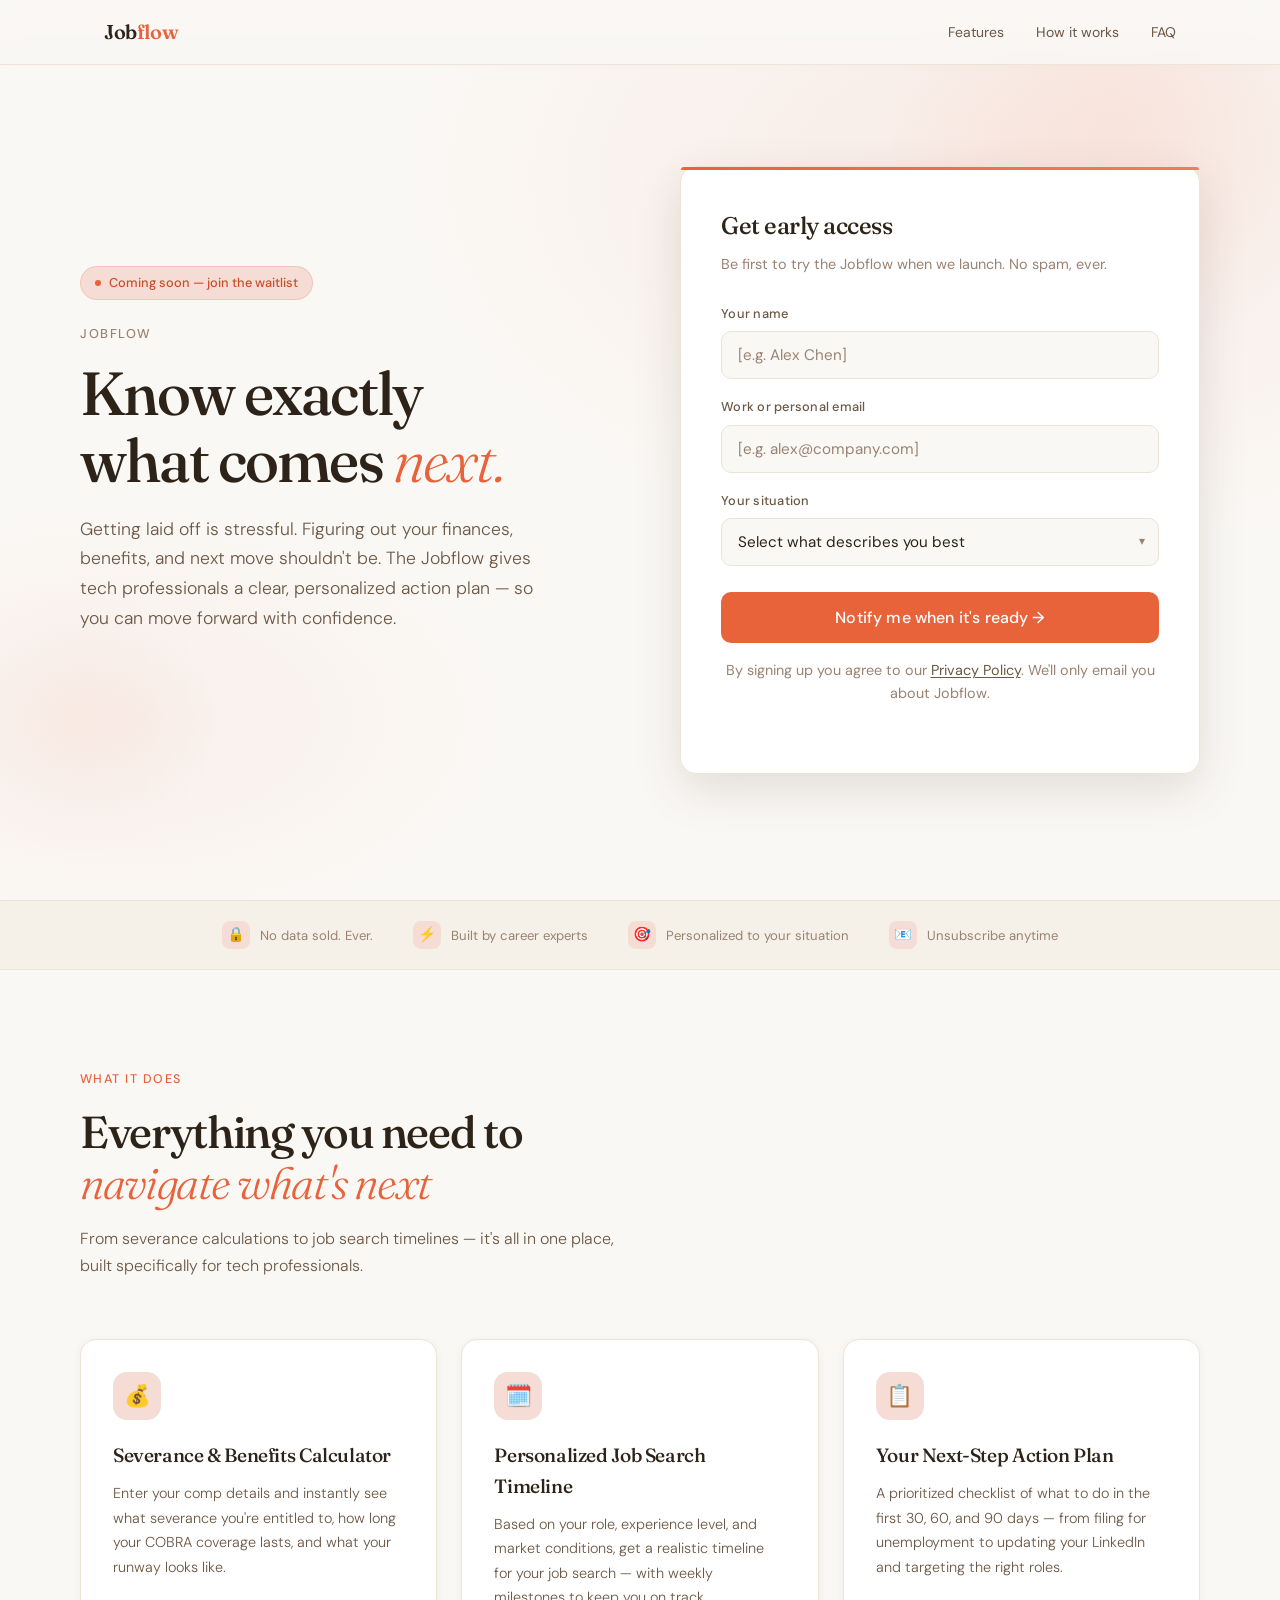
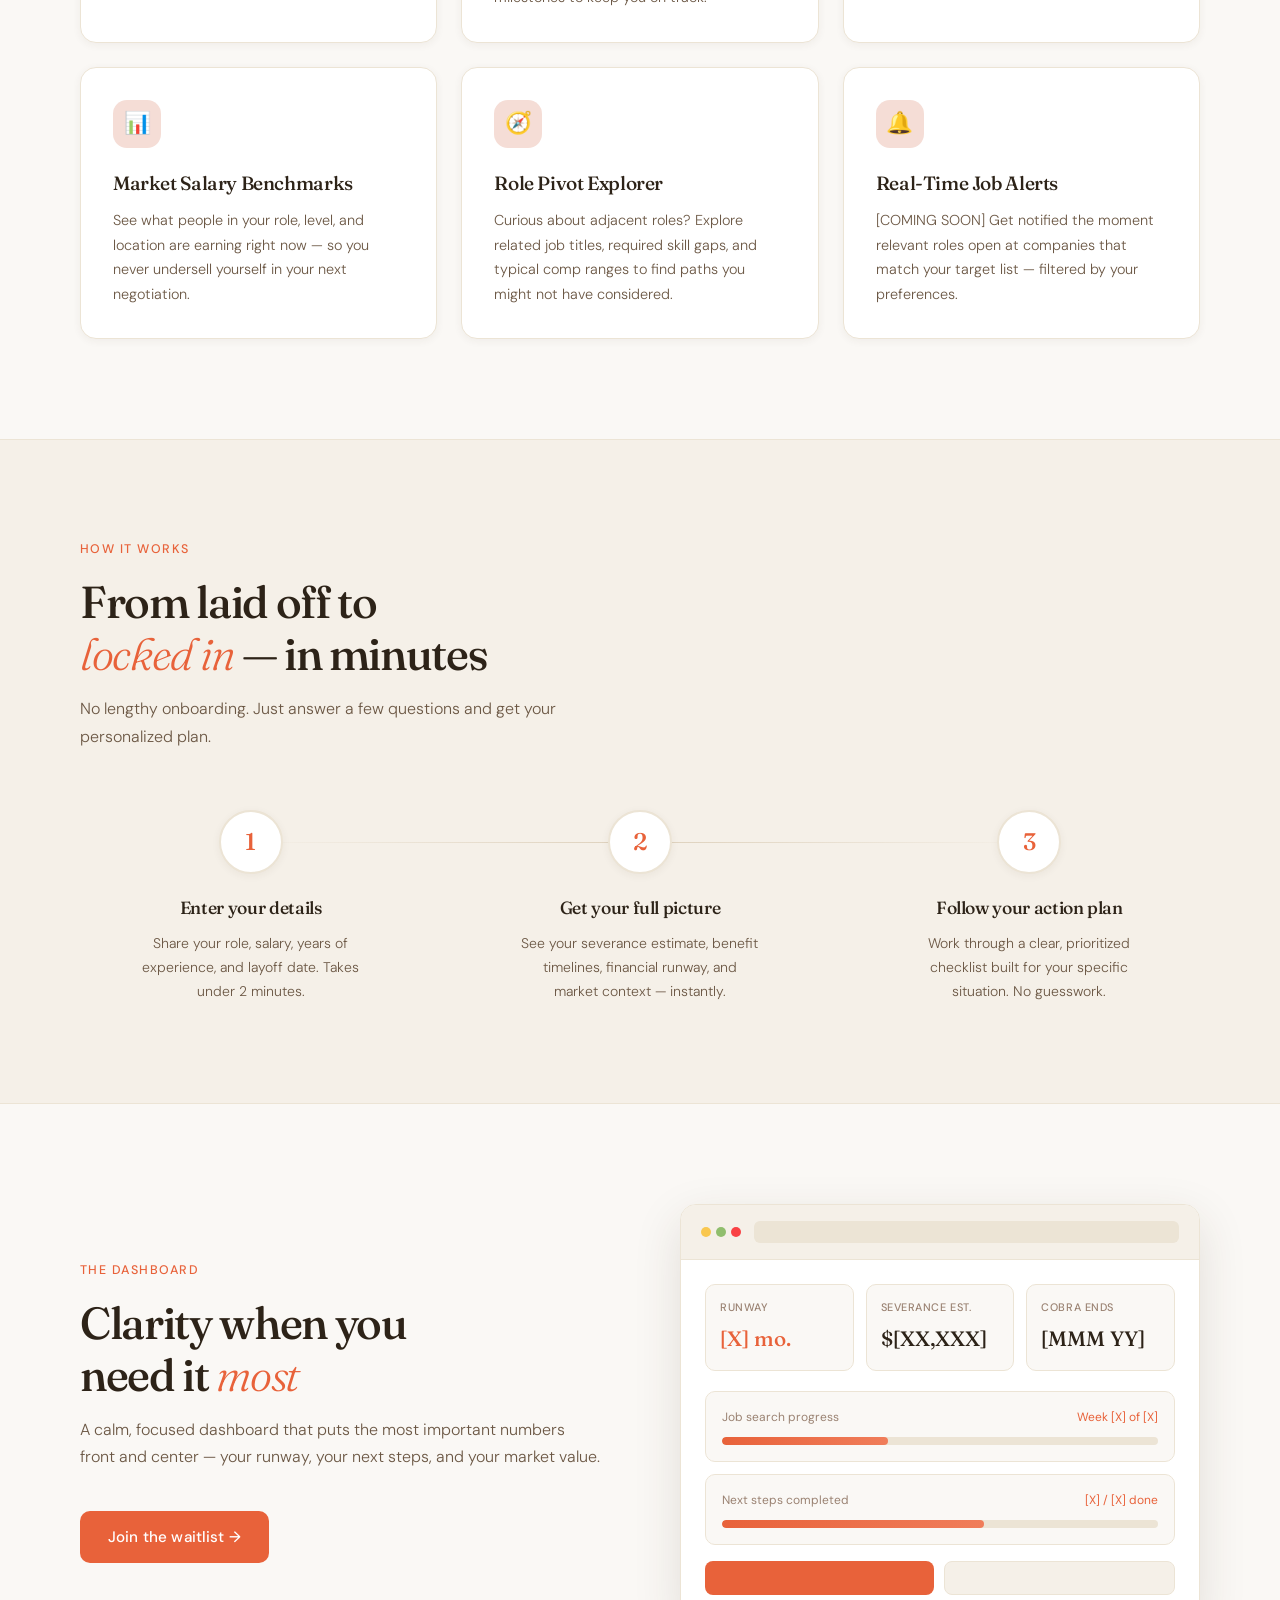
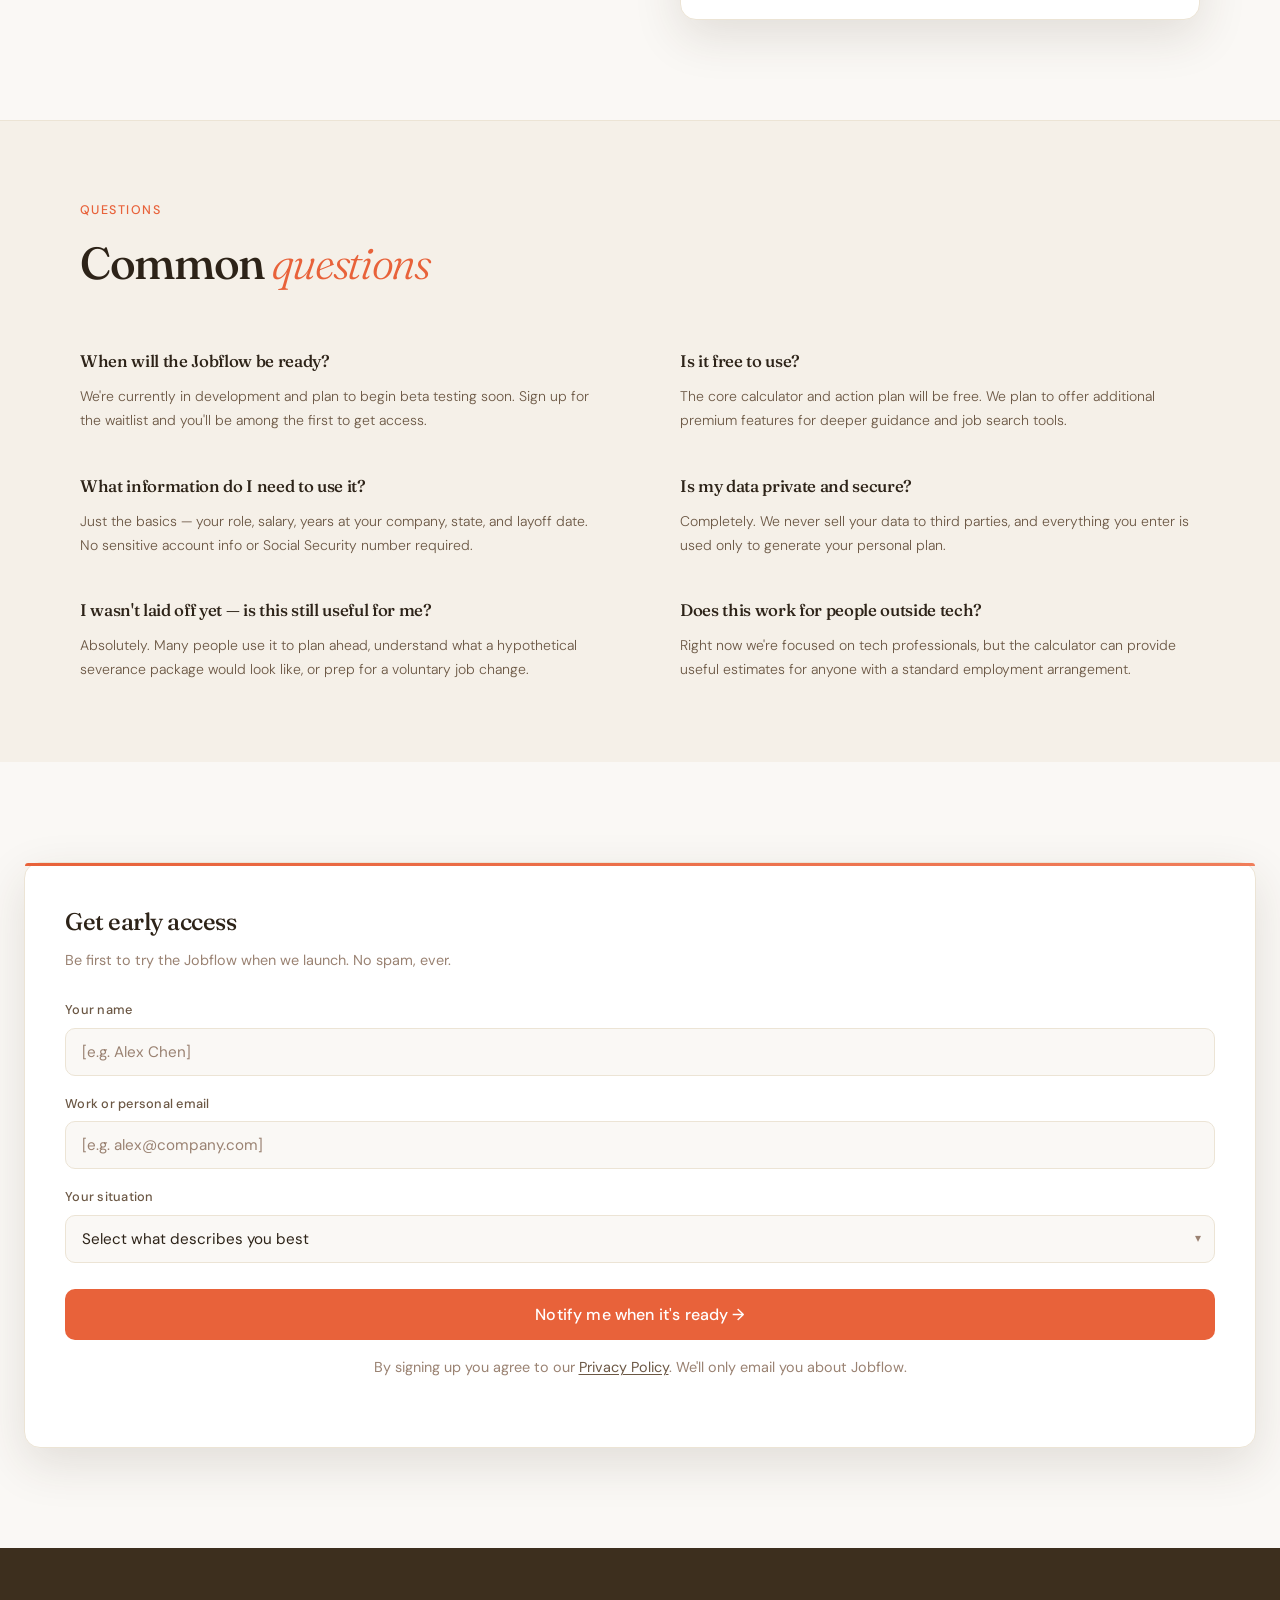
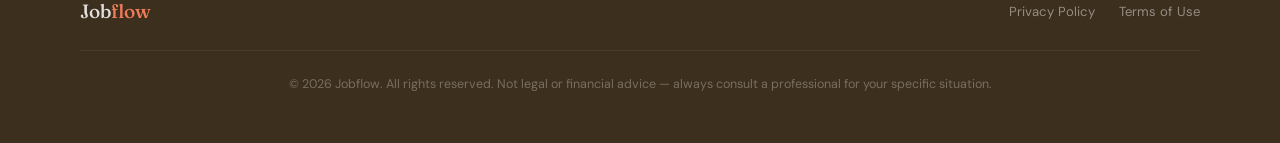
==== commit cdde60cc: "Fixed Navbar" ====
--- a/index.html
+++ b/index.html
@@ -34,7 +34,7 @@
     <ul>
       <li><a href="#features" class="mobile-link">Features</a></li>
       <li><a href="#how-it-works" class="mobile-link">How it works</a></li>
-      <li><a href="#faq" class="mobile-link">FAQ</a></li>
+      <li><a href="FAQ.html">FAQ</a></li>
     </ul>
   </div>
 
@@ -85,11 +85,6 @@
               <button type="submit" class="btn-primary">Notify me when it's ready →</button>
               <p class="form-disclaimer">By signing up you agree to our <a href="#" tabindex="0">Privacy Policy</a>. We'll only email you about Jobflow.</p>
             </form>
-          </div>
-          <div class="success-msg" id="success-msg" role="alert" aria-live="polite">
-            <div class="success-icon" aria-hidden="true">🎉</div>
-            <h3>You're on the list!</h3>
-            <p>We'll email you at <strong id="confirmed-email"></strong> as soon as Jobflow is ready to try.</p>
           </div>
         </div>
       </div>
--- a/style.css
+++ b/style.css
@@ -1055,4 +1055,841 @@
       .trust-bar-inner { gap: 20px; }
       .preview-metric-row { grid-template-columns: 1fr 1fr; }
       .preview-metric:last-child { grid-column: 1 / -1; }
-    }+    }
+
+
+    *, *::before, *::after { box-sizing: border-box; margin: 0; padding: 0; }
+
+    :root {
+      --beige-50: #faf8f5;
+      --beige-100: #f5f0e8;
+      --beige-200: #ece4d5;
+      --beige-300: #ddd0bb;
+      --warm-800: #3d2f1e;
+      --warm-700: #5a4232;
+      --warm-600: #7a5c44;
+      --coral: #e8623a;
+      --coral-light: #f07d5a;
+      --coral-dark: #c94e28;
+      --coral-muted: #f5ddd6;
+      --text-primary: #2d2318;
+      --text-secondary: #6b5744;
+      --text-muted: #9a8272;
+      --card-bg: #ffffff;
+      --shadow-sm: 0 2px 8px rgba(61,47,30,0.06);
+      --shadow-md: 0 6px 24px rgba(61,47,30,0.10);
+      --shadow-lg: 0 16px 48px rgba(61,47,30,0.13);
+      --radius: 16px;
+      --radius-sm: 10px;
+      --transition: 0.3s cubic-bezier(0.4,0,0.2,1);
+    }
+
+    html { scroll-behavior: smooth; }
+
+    body {
+      font-family: 'DM Sans', sans-serif;
+      background: var(--beige-50);
+      color: var(--text-primary);
+      line-height: 1.6;
+      overflow-x: hidden;
+    }
+
+    /* ─── NAV ──────────────────────────────── */
+    nav {
+      position: fixed;
+      top: 0; left: 0; right: 0;
+      z-index: 100;
+      background: rgba(250,248,245,0.88);
+      backdrop-filter: blur(14px);
+      -webkit-backdrop-filter: blur(14px);
+      border-bottom: 1px solid var(--beige-200);
+      transition: box-shadow var(--transition);
+    }
+    nav.scrolled { box-shadow: var(--shadow-sm); }
+
+    .nav-inner {
+      max-width: 1120px;
+      margin: 0 auto;
+      padding: 0 24px;
+      height: 64px;
+      display: flex;
+      align-items: center;
+      justify-content: space-between;
+    }
+
+    .nav-logo {
+      font-family: 'Fraunces', serif;
+      font-weight: 600;
+      font-size: 1.25rem;
+      color: var(--text-primary);
+      text-decoration: none;
+      letter-spacing: -0.02em;
+    }
+    .nav-logo span { color: var(--coral); }
+
+    .nav-links {
+      display: flex;
+      align-items: center;
+      gap: 32px;
+      list-style: none;
+    }
+    .nav-links a {
+      font-size: 0.875rem;
+      font-weight: 400;
+      color: var(--text-secondary);
+      text-decoration: none;
+      transition: color var(--transition);
+    }
+    .nav-links a:hover { color: var(--text-primary); }
+    .nav-links a.active { color: var(--text-primary); font-weight: 500; }
+
+    .nav-cta {
+      background: var(--coral);
+      color: #fff !important;
+      padding: 9px 20px;
+      border-radius: 50px;
+      font-weight: 500 !important;
+      font-size: 0.875rem;
+      transition: background var(--transition), transform var(--transition), box-shadow var(--transition) !important;
+    }
+    .nav-cta:hover {
+      background: var(--coral-dark) !important;
+      transform: translateY(-1px);
+      box-shadow: 0 4px 12px rgba(232,98,58,0.35) !important;
+    }
+
+    .nav-hamburger {
+      display: none;
+      flex-direction: column;
+      gap: 5px;
+      cursor: pointer;
+      padding: 8px;
+      border: none;
+      background: none;
+    }
+    .nav-hamburger span {
+      display: block;
+      width: 22px;
+      height: 2px;
+      background: var(--text-primary);
+      border-radius: 2px;
+      transition: all var(--transition);
+    }
+
+    .mobile-menu {
+      position: fixed;
+      top: 64px; left: 0; right: 0;
+      background: rgba(250,248,245,0.98);
+      backdrop-filter: blur(14px);
+      border-bottom: 1px solid var(--beige-200);
+      padding: 20px 24px 28px;
+      z-index: 99;
+      transform: translateY(-110%);
+      transition: transform var(--transition);
+      box-shadow: var(--shadow-md);
+    }
+    .mobile-menu.open { transform: translateY(0); }
+    .mobile-menu ul { list-style: none; display: flex; flex-direction: column; gap: 4px; }
+    .mobile-menu a {
+      display: block;
+      padding: 12px 0;
+      font-size: 1rem;
+      color: var(--text-secondary);
+      text-decoration: none;
+      border-bottom: 1px solid var(--beige-200);
+      transition: color var(--transition);
+    }
+    .mobile-menu a:hover { color: var(--text-primary); }
+    .mobile-menu .nav-cta { display: block; text-align: center; margin-top: 16px; padding: 14px; border-radius: var(--radius-sm); }
+
+    /* ─── PAGE HEADER ──────────────────────── */
+    .page-header {
+      padding: 120px 24px 72px;
+      position: relative;
+      overflow: hidden;
+    }
+
+    .page-header-bg {
+      position: absolute;
+      inset: 0;
+      background:
+        radial-gradient(ellipse 60% 80% at 90% 50%, rgba(232,98,58,0.07) 0%, transparent 65%),
+        radial-gradient(ellipse 40% 60% at 5% 30%, rgba(232,98,58,0.05) 0%, transparent 60%),
+        var(--beige-50);
+      z-index: 0;
+    }
+
+    .page-header-inner {
+      max-width: 1120px;
+      margin: 0 auto;
+      position: relative;
+      z-index: 1;
+      display: grid;
+      grid-template-columns: 1fr 1fr;
+      gap: 80px;
+      align-items: end;
+    }
+
+    .breadcrumb {
+      display: flex;
+      align-items: center;
+      gap: 8px;
+      font-size: 0.78rem;
+      color: var(--text-muted);
+      margin-bottom: 20px;
+      opacity: 0;
+      animation: fadeUp 0.5s 0.1s ease forwards;
+    }
+    .breadcrumb a {
+      color: var(--text-muted);
+      text-decoration: none;
+      transition: color var(--transition);
+    }
+    .breadcrumb a:hover { color: var(--coral); }
+    .breadcrumb .sep { color: var(--beige-300); font-size: 0.7rem; }
+
+    .page-label {
+      font-size: 0.78rem;
+      font-weight: 500;
+      letter-spacing: 0.12em;
+      text-transform: uppercase;
+      color: var(--coral);
+      margin-bottom: 16px;
+      opacity: 0;
+      animation: fadeUp 0.55s 0.15s ease forwards;
+    }
+
+    .page-title {
+      font-family: 'Fraunces', serif;
+      font-size: clamp(2.4rem, 5vw, 3.6rem);
+      font-weight: 500;
+      line-height: 1.1;
+      letter-spacing: -0.03em;
+      color: var(--text-primary);
+      margin-bottom: 20px;
+      opacity: 0;
+      animation: fadeUp 0.65s 0.25s ease forwards;
+    }
+    .page-title em {
+      font-style: italic;
+      font-weight: 300;
+      color: var(--coral);
+    }
+
+    .page-subtitle {
+      font-size: 1.05rem;
+      font-weight: 300;
+      color: var(--text-secondary);
+      line-height: 1.7;
+      max-width: 460px;
+      opacity: 0;
+      animation: fadeUp 0.65s 0.35s ease forwards;
+    }
+
+    /* Jump links */
+    .jump-links {
+      display: flex;
+      flex-direction: column;
+      gap: 10px;
+      opacity: 0;
+      animation: fadeUp 0.65s 0.45s ease forwards;
+    }
+    .jump-links-label {
+      font-size: 0.75rem;
+      font-weight: 500;
+      letter-spacing: 0.1em;
+      text-transform: uppercase;
+      color: var(--text-muted);
+      margin-bottom: 6px;
+    }
+    .jump-link {
+      display: flex;
+      align-items: center;
+      gap: 12px;
+      padding: 14px 18px;
+      background: var(--card-bg);
+      border: 1px solid var(--beige-200);
+      border-radius: var(--radius-sm);
+      text-decoration: none;
+      color: var(--text-secondary);
+      font-size: 0.9rem;
+      font-weight: 400;
+      transition: all var(--transition);
+      box-shadow: var(--shadow-sm);
+    }
+    .jump-link:hover {
+      border-color: rgba(232,98,58,0.25);
+      color: var(--text-primary);
+      box-shadow: var(--shadow-md);
+      transform: translateX(4px);
+    }
+    .jump-link .jl-icon {
+      width: 32px; height: 32px;
+      background: var(--coral-muted);
+      border-radius: 8px;
+      display: flex;
+      align-items: center;
+      justify-content: center;
+      font-size: 0.95rem;
+      flex-shrink: 0;
+    }
+    .jump-link .jl-arrow {
+      margin-left: auto;
+      color: var(--beige-300);
+      font-size: 0.8rem;
+      transition: transform var(--transition), color var(--transition);
+    }
+    .jump-link:hover .jl-arrow {
+      transform: translateX(3px);
+      color: var(--coral);
+    }
+
+    /* ─── DIVIDER ────────────────────────── */
+    .section-divider {
+      height: 1px;
+      background: linear-gradient(90deg, transparent, var(--beige-200), transparent);
+      margin: 0 24px;
+    }
+
+    /* ─── FAQ SECTIONS ───────────────────── */
+    .faq-section {
+      padding: 80px 24px;
+    }
+    .faq-section-inner {
+      max-width: 1120px;
+      margin: 0 auto;
+      display: grid;
+      grid-template-columns: 280px 1fr;
+      gap: 64px;
+      align-items: start;
+    }
+
+    .faq-section-meta {
+      position: sticky;
+      top: 92px;
+    }
+
+    .faq-section-number {
+      font-family: 'Fraunces', serif;
+      font-size: 3.5rem;
+      font-weight: 300;
+      color: var(--beige-200);
+      line-height: 1;
+      margin-bottom: 12px;
+      user-select: none;
+    }
+
+    .faq-section-icon {
+      width: 52px; height: 52px;
+      background: var(--coral-muted);
+      border-radius: 14px;
+      display: flex;
+      align-items: center;
+      justify-content: center;
+      font-size: 1.4rem;
+      margin-bottom: 20px;
+    }
+
+    .faq-section-title {
+      font-family: 'Fraunces', serif;
+      font-size: 1.5rem;
+      font-weight: 500;
+      letter-spacing: -0.025em;
+      color: var(--text-primary);
+      line-height: 1.25;
+      margin-bottom: 12px;
+    }
+    .faq-section-title em {
+      font-style: italic;
+      font-weight: 300;
+      color: var(--coral);
+    }
+
+    .faq-section-hint {
+      font-size: 0.82rem;
+      color: var(--text-muted);
+      line-height: 1.6;
+      font-weight: 300;
+    }
+
+    /* Accordion items */
+    .accordion {
+      display: flex;
+      flex-direction: column;
+      gap: 12px;
+    }
+
+    .accordion-item {
+      background: var(--card-bg);
+      border: 1px solid var(--beige-200);
+      border-radius: var(--radius);
+      box-shadow: var(--shadow-sm);
+      overflow: hidden;
+      transition: border-color var(--transition), box-shadow var(--transition);
+    }
+    .accordion-item.open {
+      border-color: rgba(232,98,58,0.2);
+      box-shadow: var(--shadow-md);
+    }
+
+    .accordion-trigger {
+      width: 100%;
+      padding: 22px 28px;
+      display: flex;
+      align-items: center;
+      justify-content: space-between;
+      gap: 16px;
+      background: none;
+      border: none;
+      cursor: pointer;
+      text-align: left;
+      transition: background var(--transition);
+    }
+    .accordion-trigger:hover { background: var(--beige-50); }
+    .accordion-item.open .accordion-trigger { background: var(--beige-50); }
+
+    .accordion-question {
+      font-family: 'Fraunces', serif;
+      font-size: 1.1rem;
+      font-weight: 500;
+      color: var(--text-primary);
+      letter-spacing: -0.02em;
+      line-height: 1.35;
+    }
+
+    .accordion-chevron {
+      flex-shrink: 0;
+      width: 28px; height: 28px;
+      border-radius: 50%;
+      background: var(--beige-100);
+      border: 1px solid var(--beige-200);
+      display: flex;
+      align-items: center;
+      justify-content: center;
+      transition: transform var(--transition), background var(--transition), border-color var(--transition);
+      font-size: 0.65rem;
+      color: var(--text-muted);
+    }
+    .accordion-item.open .accordion-chevron {
+      transform: rotate(180deg);
+      background: var(--coral-muted);
+      border-color: rgba(232,98,58,0.2);
+      color: var(--coral);
+    }
+
+    .accordion-body {
+      max-height: 0;
+      overflow: hidden;
+      transition: max-height 0.45s cubic-bezier(0.4,0,0.2,1);
+    }
+    .accordion-body-inner {
+      padding: 0 28px 26px;
+      border-top: 1px solid var(--beige-200);
+      padding-top: 20px;
+    }
+    .accordion-body-inner p,
+    .accordion-body-inner li {
+      font-size: 0.95rem;
+      font-weight: 300;
+      color: var(--text-secondary);
+      line-height: 1.75;
+    }
+    .accordion-body-inner p + p { margin-top: 12px; }
+    .accordion-body-inner ul {
+      list-style: none;
+      margin-top: 12px;
+      display: flex;
+      flex-direction: column;
+      gap: 10px;
+    }
+    .accordion-body-inner li {
+      padding-left: 20px;
+      position: relative;
+    }
+    .accordion-body-inner li::before {
+      content: '→';
+      position: absolute;
+      left: 0;
+      color: var(--coral);
+      font-size: 0.8rem;
+      top: 3px;
+    }
+    .accordion-body-inner .highlight-box {
+      margin-top: 16px;
+      background: var(--coral-muted);
+      border: 1px solid rgba(232,98,58,0.15);
+      border-radius: var(--radius-sm);
+      padding: 14px 18px;
+      font-size: 0.875rem;
+      color: var(--warm-700);
+      line-height: 1.6;
+    }
+    .accordion-body-inner .highlight-box strong {
+      color: var(--coral-dark);
+    }
+
+    /* ─── TEAM SECTION ───────────────────── */
+    .team-cards {
+      display: grid;
+      grid-template-columns: repeat(3, 1fr);
+      gap: 16px;
+      margin-top: 20px;
+    }
+    .team-card {
+      background: var(--beige-50);
+      border: 1px solid var(--beige-200);
+      border-radius: var(--radius-sm);
+      padding: 20px;
+      text-align: center;
+    }
+    .team-avatar {
+      width: 52px; height: 52px;
+      border-radius: 50%;
+      background: var(--beige-200);
+      margin: 0 auto 12px;
+      display: flex;
+      align-items: center;
+      justify-content: center;
+      font-size: 0.8rem;
+      font-weight: 500;
+      color: var(--text-secondary);
+      border: 2px solid var(--beige-300);
+    }
+    .team-name {
+      font-size: 0.82rem;
+      font-weight: 500;
+      color: var(--text-primary);
+      margin-bottom: 2px;
+    }
+    .team-role {
+      font-size: 0.72rem;
+      color: var(--text-muted);
+    }
+
+    /* ─── CONTACT FORM SECTION ───────────── */
+    .contact-section {
+      padding: 0 24px 100px;
+    }
+    .contact-inner {
+      max-width: 1120px;
+      margin: 0 auto;
+    }
+
+    .contact-card {
+      background: var(--card-bg);
+      border-radius: 24px;
+      border: 1px solid var(--beige-200);
+      box-shadow: var(--shadow-lg);
+      overflow: hidden;
+      display: grid;
+      grid-template-columns: 1fr 1fr;
+    }
+
+    .contact-left {
+      padding: 56px 52px;
+      background: var(--warm-800);
+      position: relative;
+      overflow: hidden;
+    }
+    .contact-left::before {
+      content: '';
+      position: absolute;
+      top: -60px; right: -60px;
+      width: 240px; height: 240px;
+      background: radial-gradient(circle, rgba(232,98,58,0.18), transparent 70%);
+      border-radius: 50%;
+      pointer-events: none;
+    }
+    .contact-left::after {
+      content: '';
+      position: absolute;
+      bottom: -40px; left: -40px;
+      width: 180px; height: 180px;
+      background: radial-gradient(circle, rgba(232,98,58,0.10), transparent 70%);
+      border-radius: 50%;
+      pointer-events: none;
+    }
+
+    .contact-left .cl-label {
+      font-size: 0.75rem;
+      font-weight: 500;
+      letter-spacing: 0.12em;
+      text-transform: uppercase;
+      color: rgba(255,255,255,0.4);
+      margin-bottom: 20px;
+      position: relative;
+      z-index: 1;
+    }
+    .contact-left h2 {
+      font-family: 'Fraunces', serif;
+      font-size: 2rem;
+      font-weight: 500;
+      letter-spacing: -0.03em;
+      color: rgba(255,255,255,0.92);
+      line-height: 1.2;
+      margin-bottom: 18px;
+      position: relative;
+      z-index: 1;
+    }
+    .contact-left h2 em {
+      font-style: italic;
+      font-weight: 300;
+      color: var(--coral-light);
+    }
+    .contact-left p {
+      font-size: 0.9rem;
+      font-weight: 300;
+      color: rgba(255,255,255,0.55);
+      line-height: 1.7;
+      position: relative;
+      z-index: 1;
+    }
+
+    .contact-promise {
+      margin-top: 40px;
+      display: flex;
+      flex-direction: column;
+      gap: 14px;
+      position: relative;
+      z-index: 1;
+    }
+    .cp-item {
+      display: flex;
+      align-items: center;
+      gap: 12px;
+      font-size: 0.82rem;
+      color: rgba(255,255,255,0.55);
+    }
+    .cp-dot {
+      width: 6px; height: 6px;
+      border-radius: 50%;
+      background: var(--coral-light);
+      flex-shrink: 0;
+    }
+
+    .contact-right {
+      padding: 52px 48px;
+    }
+
+    .form-row {
+      display: grid;
+      grid-template-columns: 1fr 1fr;
+      gap: 16px;
+    }
+
+    .form-group {
+      margin-bottom: 18px;
+    }
+    .form-group label {
+      display: block;
+      font-size: 0.8rem;
+      font-weight: 500;
+      color: var(--text-secondary);
+      margin-bottom: 7px;
+      letter-spacing: 0.02em;
+    }
+    .form-group input,
+    .form-group select,
+    .form-group textarea {
+      width: 100%;
+      padding: 13px 16px;
+      border: 1.5px solid var(--beige-200);
+      border-radius: var(--radius-sm);
+      background: var(--beige-50);
+      color: var(--text-primary);
+      font-family: 'DM Sans', sans-serif;
+      font-size: 0.95rem;
+      outline: none;
+      transition: border-color var(--transition), box-shadow var(--transition), background var(--transition);
+      resize: none;
+      appearance: none;
+      -webkit-appearance: none;
+    }
+    .form-group input::placeholder,
+    .form-group textarea::placeholder { color: var(--text-muted); }
+    .form-group input:focus,
+    .form-group select:focus,
+    .form-group textarea:focus {
+      border-color: var(--coral);
+      background: #fff;
+      box-shadow: 0 0 0 3px rgba(232,98,58,0.12);
+    }
+
+    .select-wrapper { position: relative; }
+    .select-wrapper::after {
+      content: '▾';
+      position: absolute;
+      right: 14px; top: 50%;
+      transform: translateY(-50%);
+      color: var(--text-muted);
+      pointer-events: none;
+      font-size: 0.75rem;
+    }
+
+    .btn-primary {
+      width: 100%;
+      padding: 15px 24px;
+      background: var(--coral);
+      color: #fff;
+      border: none;
+      border-radius: var(--radius-sm);
+      font-family: 'DM Sans', sans-serif;
+      font-size: 1rem;
+      font-weight: 500;
+      cursor: pointer;
+      transition: background var(--transition), transform var(--transition), box-shadow var(--transition);
+      letter-spacing: 0.01em;
+    }
+    .btn-primary:hover {
+      background: var(--coral-dark);
+      transform: translateY(-2px);
+      box-shadow: 0 6px 20px rgba(232,98,58,0.4);
+    }
+    .btn-primary:active { transform: translateY(0); }
+    .btn-primary:focus-visible {
+      outline: 3px solid rgba(232,98,58,0.5);
+      outline-offset: 2px;
+    }
+    .btn-primary:disabled {
+      background: var(--beige-300);
+      cursor: not-allowed;
+      transform: none;
+      box-shadow: none;
+    }
+
+    .form-note {
+      font-size: 0.75rem;
+      color: var(--text-muted);
+      text-align: center;
+      margin-top: 14px;
+    }
+
+    /* Success */
+    .contact-success {
+      display: none;
+      text-align: center;
+      padding: 40px 20px;
+    }
+    .contact-success .cs-icon {
+      width: 60px; height: 60px;
+      background: var(--coral-muted);
+      border-radius: 50%;
+      display: flex; align-items: center; justify-content: center;
+      margin: 0 auto 20px;
+      font-size: 1.6rem;
+    }
+    .contact-success h3 {
+      font-family: 'Fraunces', serif;
+      font-size: 1.5rem;
+      font-weight: 500;
+      color: var(--text-primary);
+      margin-bottom: 10px;
+      letter-spacing: -0.02em;
+    }
+    .contact-success p {
+      font-size: 0.9rem;
+      color: var(--text-muted);
+      line-height: 1.65;
+    }
+
+    /* ─── FOOTER ──────────────────────────── */
+    footer {
+      background: var(--warm-800);
+      padding: 48px 24px;
+    }
+    .footer-inner {
+      max-width: 1120px;
+      margin: 0 auto;
+      display: flex;
+      align-items: center;
+      justify-content: space-between;
+      gap: 24px;
+      flex-wrap: wrap;
+    }
+    .footer-logo {
+      font-family: 'Fraunces', serif;
+      font-size: 1.2rem;
+      color: rgba(255,255,255,0.85);
+      font-weight: 500;
+    }
+    .footer-logo span { color: var(--coral-light); }
+    .footer-links {
+      display: flex;
+      gap: 24px;
+      list-style: none;
+    }
+    .footer-links a {
+      font-size: 0.82rem;
+      color: rgba(255,255,255,0.45);
+      text-decoration: none;
+      transition: color var(--transition);
+    }
+    .footer-links a:hover { color: rgba(255,255,255,0.8); }
+    .footer-copy {
+      font-size: 0.78rem;
+      color: rgba(255,255,255,0.3);
+      width: 100%;
+      margin-top: 24px;
+      text-align: center;
+      border-top: 1px solid rgba(255,255,255,0.06);
+      padding-top: 24px;
+    }
+
+    /* ─── ANIMATIONS ──────────────────────── */
+    @keyframes fadeUp {
+      from { opacity: 0; transform: translateY(20px); }
+      to   { opacity: 1; transform: translateY(0); }
+    }
+
+    .reveal {
+      opacity: 0;
+      transform: translateY(22px);
+      transition: opacity 0.6s ease, transform 0.6s ease;
+    }
+    .reveal.visible { opacity: 1; transform: translateY(0); }
+    .reveal-delay-1 { transition-delay: 0.1s; }
+    .reveal-delay-2 { transition-delay: 0.2s; }
+    .reveal-delay-3 { transition-delay: 0.3s; }
+
+    /* ─── RESPONSIVE ──────────────────────── */
+    @media (max-width: 960px) {
+      .page-header-inner {
+        grid-template-columns: 1fr;
+        gap: 40px;
+      }
+      .jump-links {
+        display: grid;
+        grid-template-columns: 1fr 1fr;
+        gap: 10px;
+      }
+      .faq-section-inner {
+        grid-template-columns: 1fr;
+        gap: 32px;
+      }
+      .faq-section-meta {
+        position: static;
+        display: flex;
+        align-items: center;
+        gap: 16px;
+        border-bottom: 1px solid var(--beige-200);
+        padding-bottom: 24px;
+      }
+      .faq-section-number { display: none; }
+      .faq-section-icon { margin-bottom: 0; flex-shrink: 0; }
+      .faq-section-hint { display: none; }
+      .contact-card { grid-template-columns: 1fr; }
+      .contact-left { padding: 40px 32px; }
+      .contact-right { padding: 36px 32px; }
+      .team-cards { grid-template-columns: repeat(3, 1fr); }
+      .nav-links { display: none; }
+      .nav-hamburger { display: flex; }
+    }
+
+    @media (max-width: 600px) {
+      .page-title { font-size: 2.2rem; }
+      .jump-links { grid-template-columns: 1fr; }
+      .form-row { grid-template-columns: 1fr; }
+      .team-cards { grid-template-columns: 1fr; }
+      .contact-right { padding: 28px 24px; }
+      .contact-left { padding: 32px 24px; }
+    }
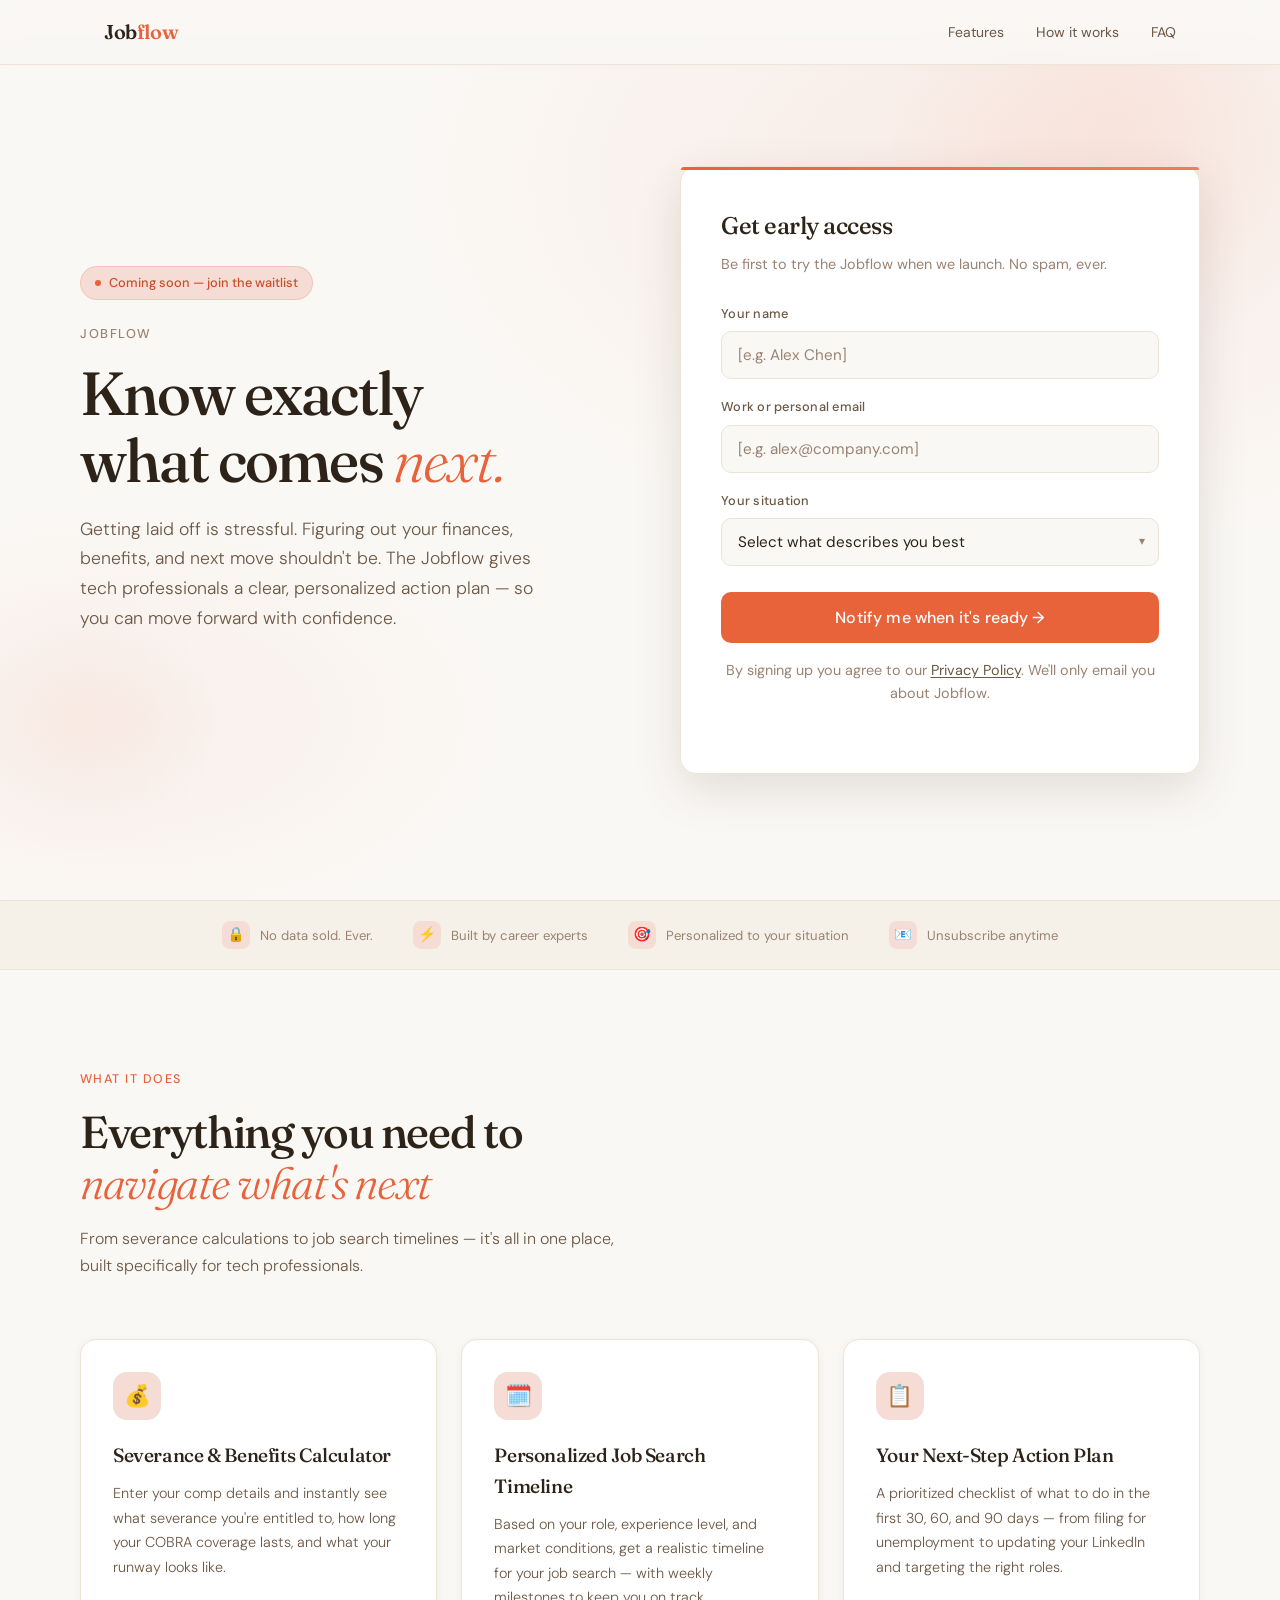
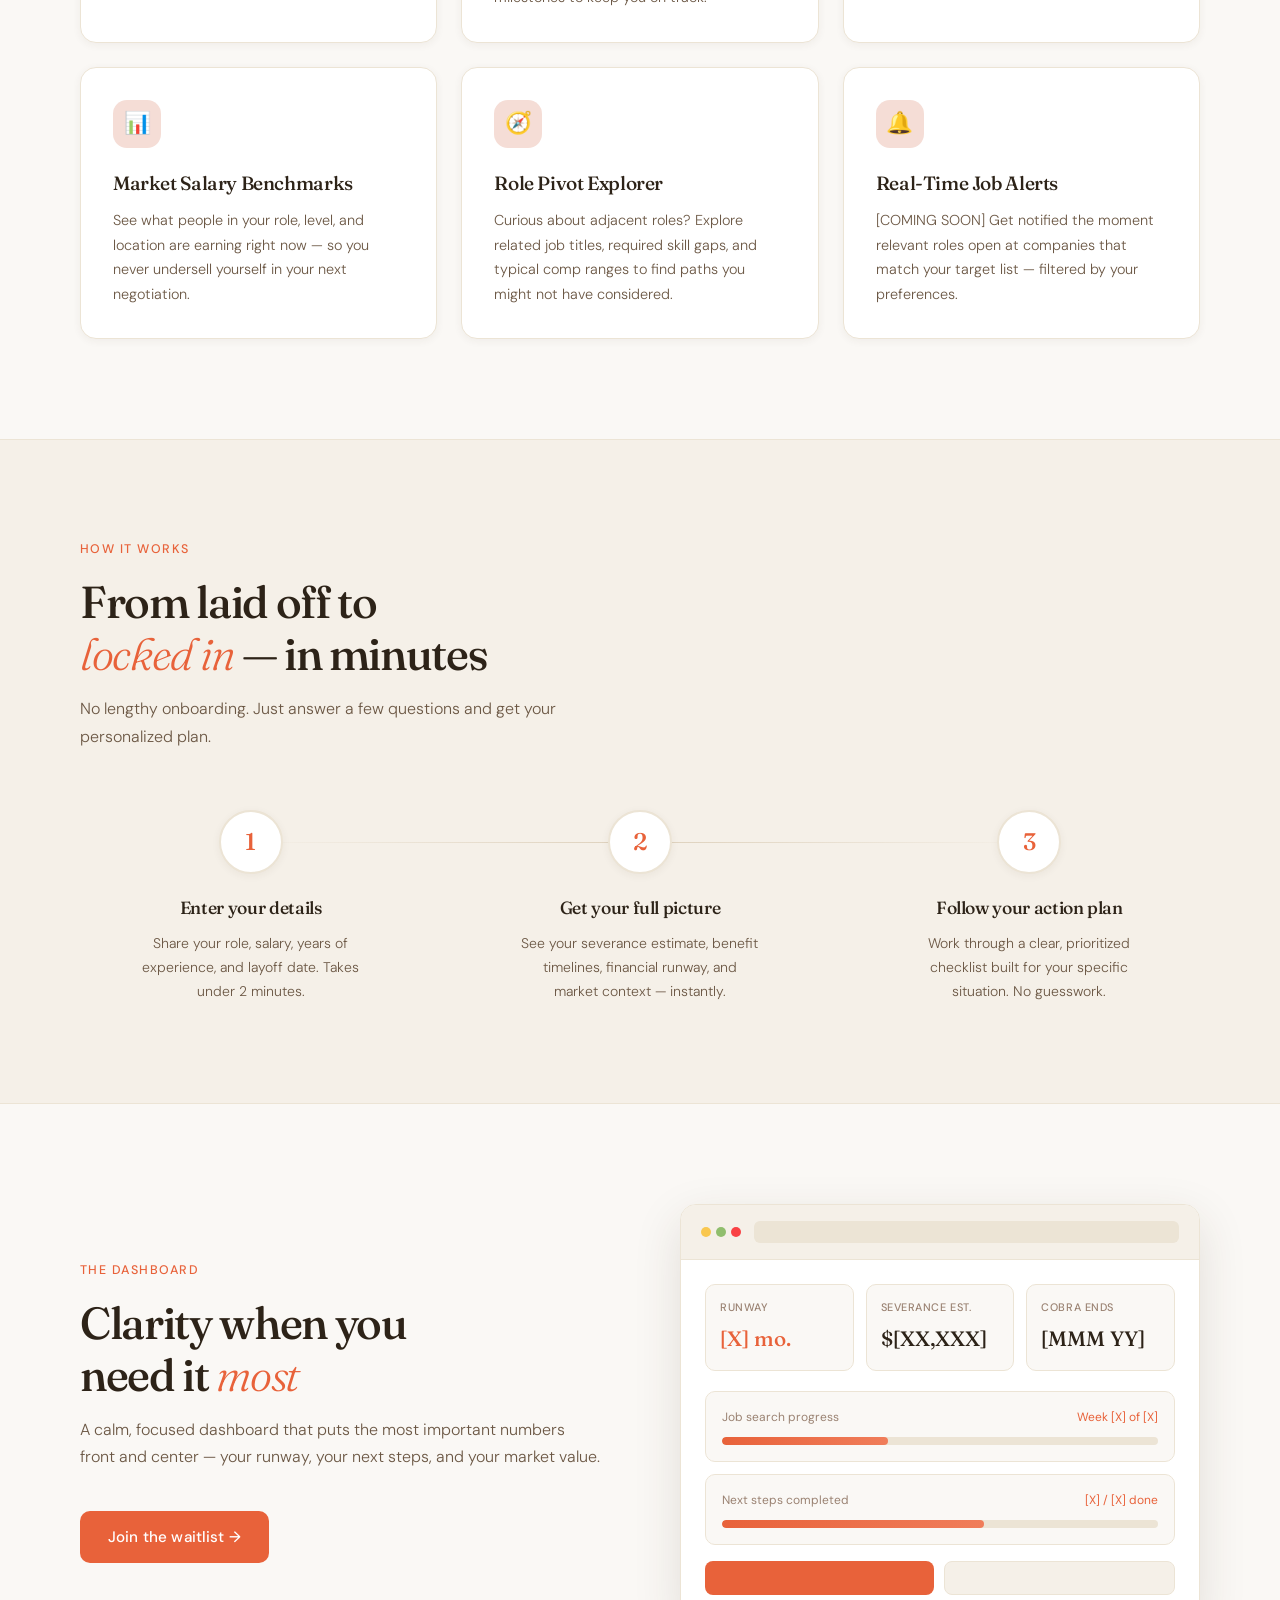
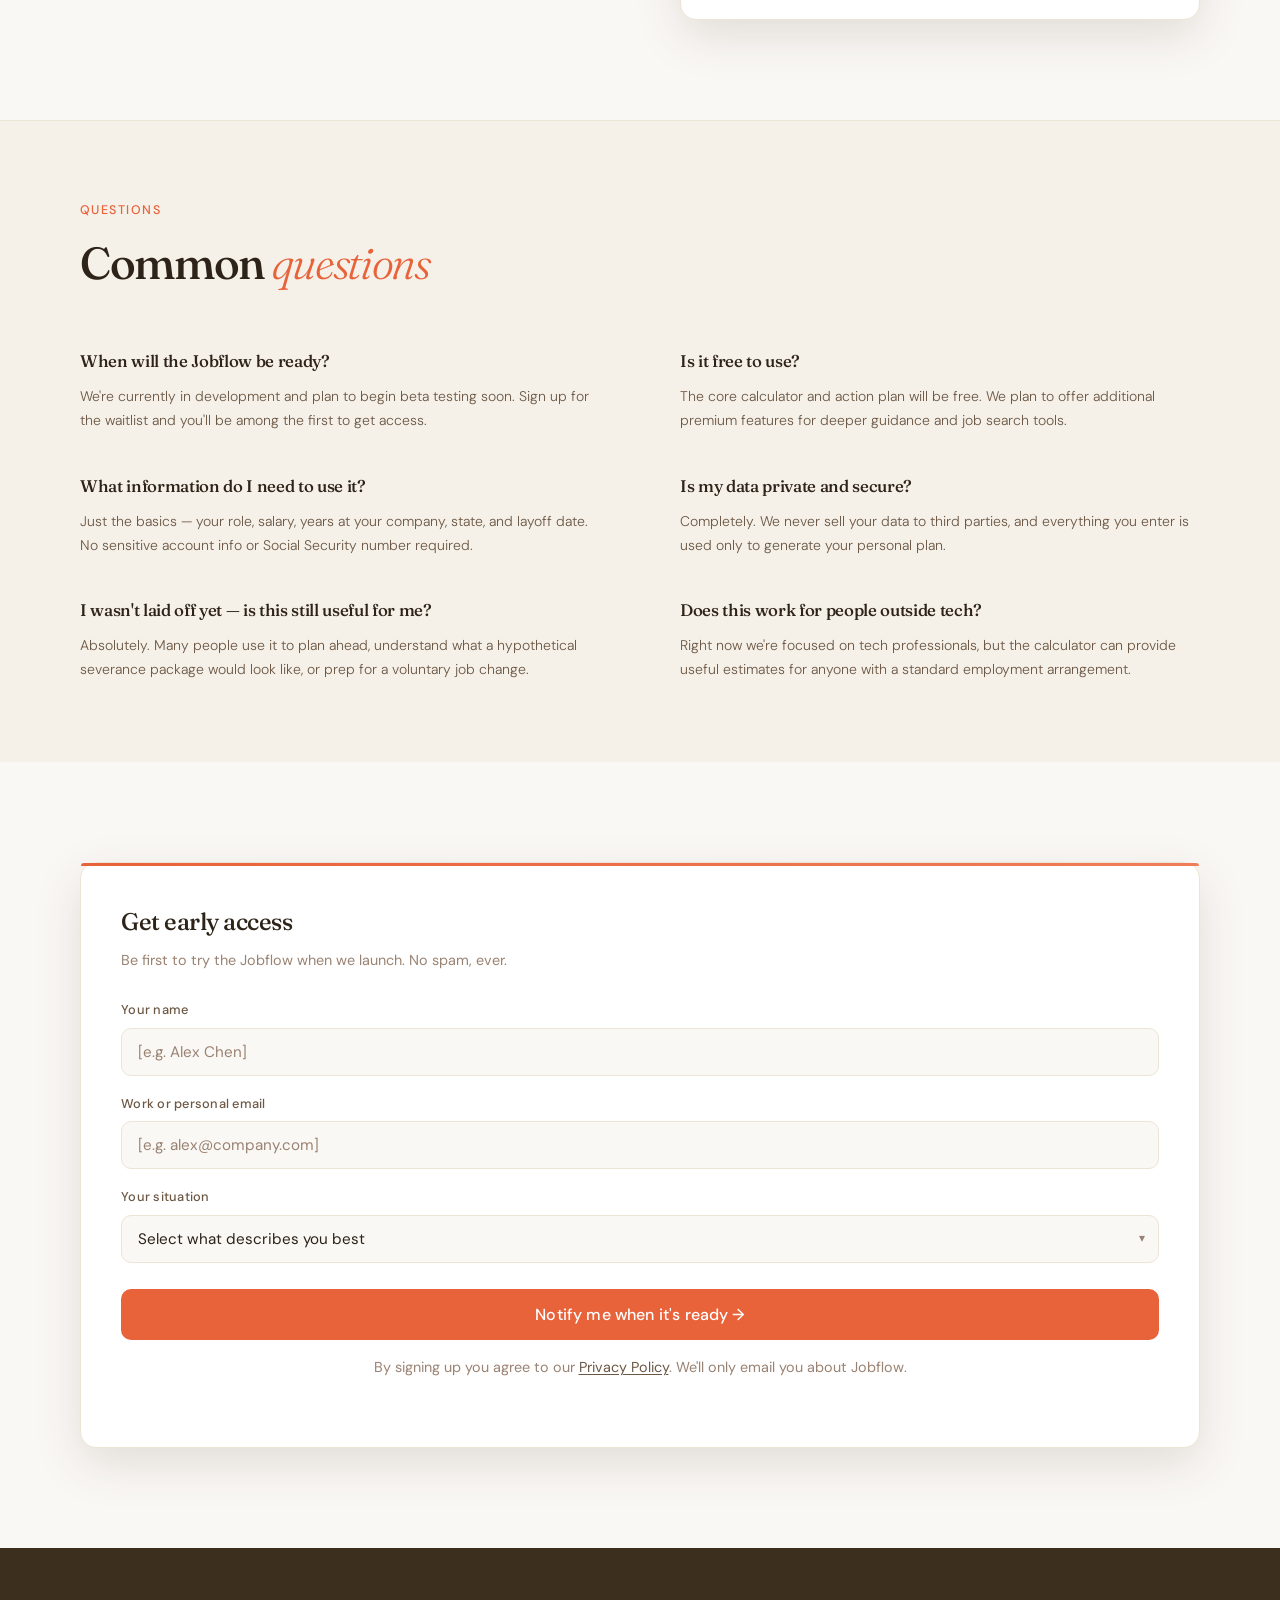
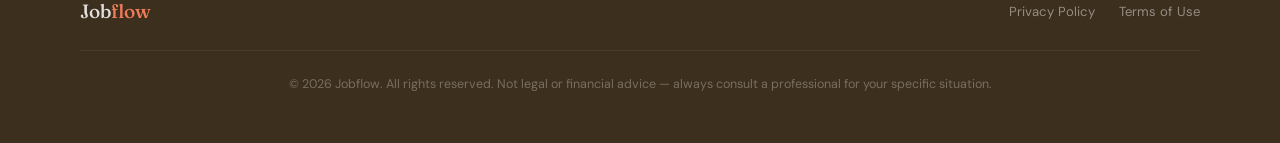
==== commit 1c032712: "Added padding to bottom form" ====
--- a/index.html
+++ b/index.html
@@ -324,6 +324,7 @@
 
   <!-- ─── FINAL CTA ──────────────────────────── -->
   <section class="final-cta" aria-labelledby="cta-heading">
+    <div class="section-inner">
     <div id="signup">
         <div class="signup-card" role="region" aria-labelledby="form-heading">
           <div class="signup-form-content">
@@ -361,6 +362,7 @@
             <p>We'll email you at <strong id="confirmed-email"></strong> as soon as Jobflow is ready to try.</p>
           </div>
         </div>
+      </div>
       </div>
   </section>
 
